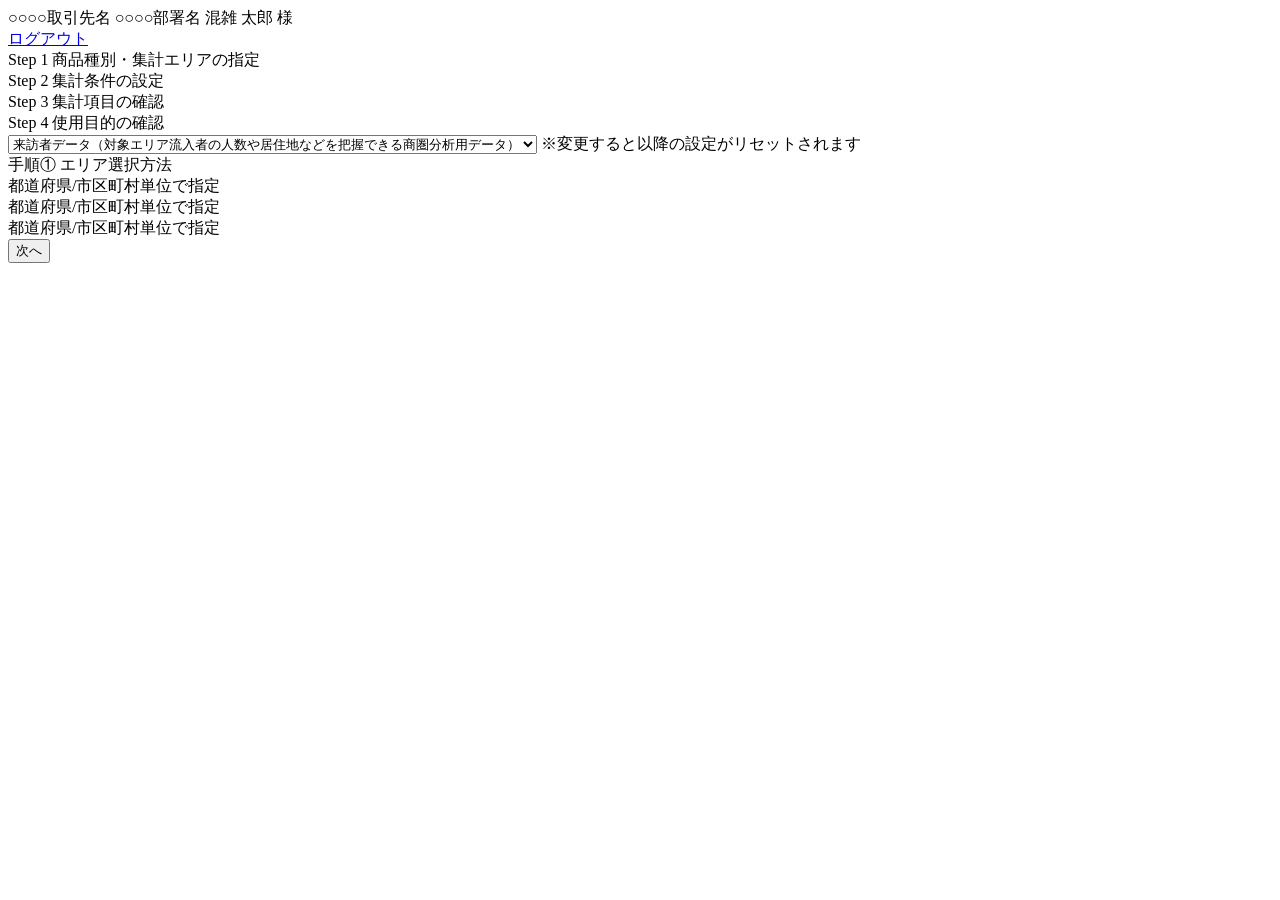
==== app/index.html @ 6d16cb77 "structure" ====
<!DOCTYPE HTML>

<html lang="ja">

<head>
	<meta name="viewport" content="width=device-width, initial-scale=1">
	<meta http-equiv="Content-Type" content="text/html; charset=UTF-8" />
	<title>Trainning</title>
	<link rel="stylesheet" type="text/css" href="../app/styles/main.css">
	<link type="text/css" rel="stylesheet" href="../bower_components/normalize-css/normalize.css"/>
	<link rel="stylesheet" type="text/css" href="../bower_components/bootstrap/dist/css/bootstrap.min.css"/>
</head>

<body>

	<header>
		<div class="header">
			<div class="container">
				<span>○○○○取引先名 </span>
				<span>○○○○部署名 </span>
				<span>混雑 太郎 様 </span>
				<div class="log-out"><a href="#">ログアウト</a></div>
			</div>
		</div>
		<div class="block-step">
			<div class="container">
				<div class="step1">Step 1 商品種別・集計エリアの指定 </div>
				<div class="step2">Step 2 集計条件の設定 </div>
				<div class="step3">Step 3 集計項目の確認 </div>	
				<div class="step4">Step 4 使用目的の確認 </div>
			</div>
		</div>	
	</header>
	<section class="main-contain">
		<div class="title">
			<div class="container">
				<select>
					<option>来訪者データ（対象エリア流入者の人数や居住地などを把握できる商圏分析用データ）</option>
				</select>
				<span>※変更すると以降の設定がリセットされます</span>
			</div>
		
			<div class="title">
				<div class="container">
					<div><span>手順① </span>エリア選択方法 </div>
					<div>都道府県/市区町村単位で指定 </div>
					<div>都道府県/市区町村単位で指定 </div>
					<div>都道府県/市区町村単位で指定 </div>
				</div>
			</div>
		</div>
	</section>
	<footer>
		<button class="btn" >次へ </button>
	</footer>
<script type="text/javascript" src="../bower_components/jquery/dist/jquery.min.js"></script>
</body>

</html>
---- app/styles/main.css ----
/*# sourceMappingURL=main.css.map */
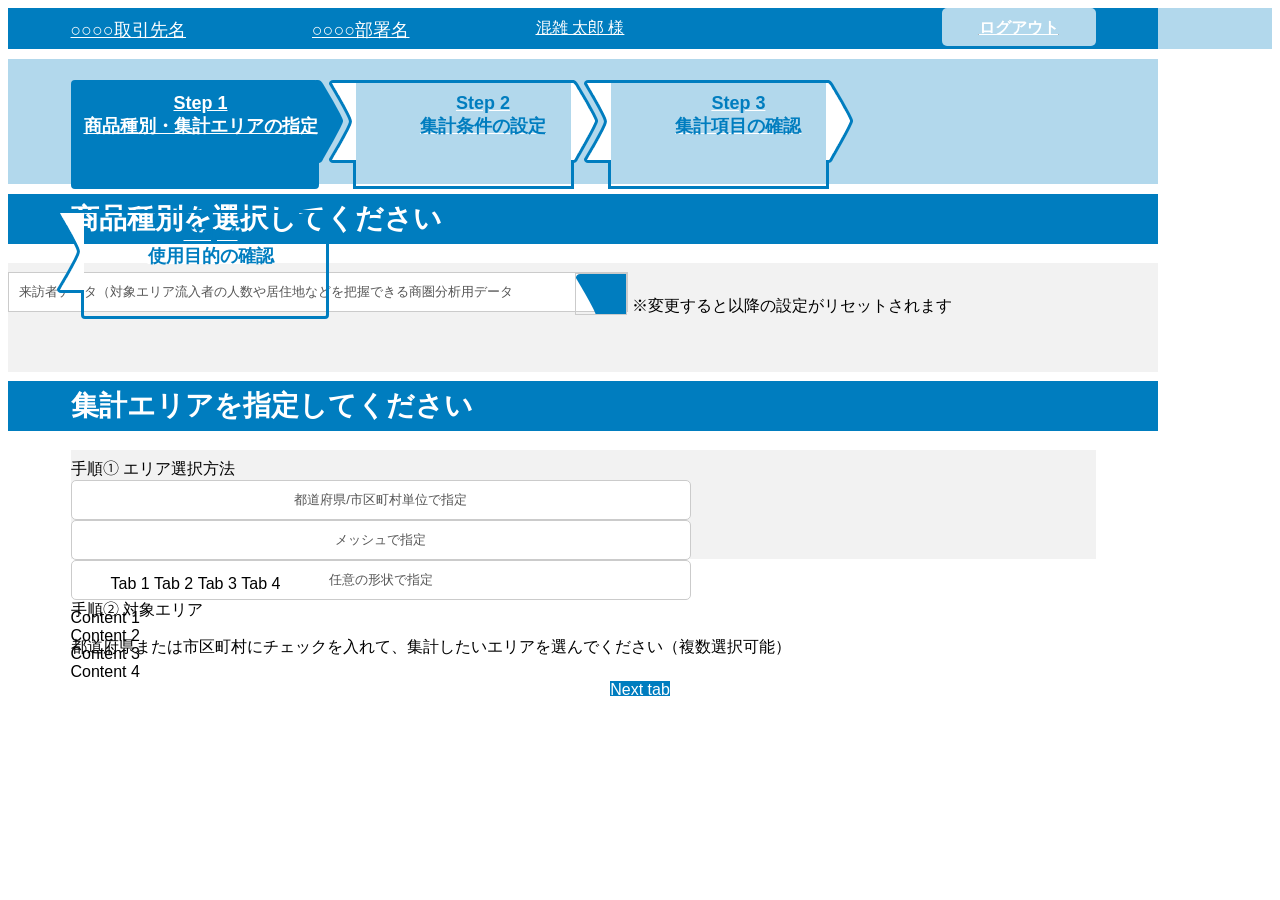
==== commit e46c1ed4: "update" ====
--- a/app/index.html
+++ b/app/index.html
@@ -6,54 +6,91 @@
 	<meta name="viewport" content="width=device-width, initial-scale=1">
 	<meta http-equiv="Content-Type" content="text/html; charset=UTF-8" />
 	<title>Trainning</title>
-	<link rel="stylesheet" type="text/css" href="../app/styles/main.css">
 	<link type="text/css" rel="stylesheet" href="../bower_components/normalize-css/normalize.css"/>
 	<link rel="stylesheet" type="text/css" href="../bower_components/bootstrap/dist/css/bootstrap.min.css"/>
+    <link rel="stylesheet" type="text/css" href="../app/styles/main.css">
+	
 </head>
 
 <body>
 
-	<header>
-		<div class="header">
-			<div class="container">
-				<span>○○○○取引先名 </span>
-				<span>○○○○部署名 </span>
-				<span>混雑 太郎 様 </span>
-				<div class="log-out"><a href="#">ログアウト</a></div>
-			</div>
-		</div>
-		<div class="block-step">
-			<div class="container">
-				<div class="step1">Step 1 商品種別・集計エリアの指定 </div>
-				<div class="step2">Step 2 集計条件の設定 </div>
-				<div class="step3">Step 3 集計項目の確認 </div>	
-				<div class="step4">Step 4 使用目的の確認 </div>
-			</div>
-		</div>	
-	</header>
-	<section class="main-contain">
-		<div class="title">
-			<div class="container">
-				<select>
-					<option>来訪者データ（対象エリア流入者の人数や居住地などを把握できる商圏分析用データ）</option>
-				</select>
-				<span>※変更すると以降の設定がリセットされます</span>
-			</div>
-		
-			<div class="title">
-				<div class="container">
-					<div><span>手順① </span>エリア選択方法 </div>
-					<div>都道府県/市区町村単位で指定 </div>
-					<div>都道府県/市区町村単位で指定 </div>
-					<div>都道府県/市区町村単位で指定 </div>
-				</div>
-			</div>
-		</div>
-	</section>
-	<footer>
-		<button class="btn" >次へ </button>
-	</footer>
-<script type="text/javascript" src="../bower_components/jquery/dist/jquery.min.js"></script>
+<header>
+    <div class="container">
+    	<div class="inner">
+	        <nav class="top-nav">
+	            <ul>
+	                <li><a href="#">○○○○取引先名 </a></li>
+	                <li><a href="#">○○○○部署名 </a></li>
+	                <li class="congestion"><a href="#">混雑 太郎 様 </a></li>
+	            </ul>
+	            <span class="log-out"><a href="#">ログアウト</a></span>
+            </nav>
+        </div>
+    </div>
+</header>
+
+<div class="top-wrap">
+    <section class="block-step container">
+        <div class="list-group inner">
+            <a href="#" class="list-group-item active "><span>Step 1</span><span>商品種別・集計エリアの指定 </span></a>
+            <a href="#" class="list-group-item "><span>Step 2</span><span>集計条件の設定 </span></a>
+            <a href="#" class="list-group-item"><span>Step 3</span><span>集計項目の確認  </span></a>
+             <a href="#" class="list-group-item"><span>Step 4</span><span>使用目的の確認 </span></a>
+        </div>
+    </section>
+    <div class="page-content">
+            <div class="title container"><p class="inner">商品種別を選択してください</p></div>
+            <div class="content container">
+            <button class="inner"><p>来訪者データ（対象エリア流入者の人数や居住地などを把握できる商圏分析用データ</p><span class="narrow"></span></button>
+            
+            <span >※変更すると以降の設定がリセットされます</span>
+             </div>
+        
+        <section class="wrap container">
+            <div class="title"><p class="inner"> 集計エリアを指定してください</p></div>
+            <div class="content inner">
+                <div class="">
+                    <span >手順①</span>
+                    エリア選択方法
+                </div>
+                <div>
+                <button type="button" class="btn btn-1 active">都道府県/市区町村単位で指定 </button>
+                <button type="button" class="btn btn-2">メッシュで指定 </button>
+                <button type="button" class="btn btn-3">任意の形状で指定 </button>
+                </div>
+                <div class="">
+                    <span >手順②</span>
+                    対象エリア 
+                </div>
+                <p>都道府県または市区町村にチェックを入れて、集計したいエリアを選んでください（複数選択可能）</p>
+            </div>
+        </section>
+        <section class="wrap container">
+            <div class="tabview inner">
+                <div class="tab-header">
+                    <ul>
+                        <li class="active" data-tab="1">Tab 1</li>
+                        <li data-tab="2">Tab 2</li>
+                        <li data-tab="3">Tab 3</li>
+                        <li data-tab="4">Tab 4</li>
+                    </ul>
+                </div>
+                <div class="tab-content">
+                    <div class="inner-content active" data-tab="1">Content 1</div>
+                    <div class="inner-content" data-tab="2">Content 2</div>
+                    <div class="inner-content" data-tab="3">Content 3</div>
+                    <div class="inner-content" data-tab="4">Content 4</div>
+                </div>
+
+            </div>
+        </section>
+    </div>
+
+
+    <section class="button">
+        <a class="btn btn-normal">Next tab</a>
+    </section>
+</div>
+
 </body>
-
 </html>
--- a/app/styles/main.css
+++ b/app/styles/main.css
@@ -1,3 +1,179 @@
+@font-face {
+  font-family: 'KozGoPro';
+  src: url("../fonts/KozGoPro-Bold-AlphaNum.eot");
+  src: url("../fonts/KozGoPro-Bold-AlphaNum.eot?#iefix") format("embedded-opentype"), url("../fonts/KozGoPro-Bold-AlphaNum.woff") format("woff"), url("../fonts/KozGoPro-Bold-AlphaNum.ttf") format("truetype"), url("../fonts/KozGoPro-Bold-AlphaNum.svg#KozGoPro") format("svg");
+  font-weight: bold; }
+@font-face {
+  font-family: 'KozGoPro';
+  src: url("../fonts/KozGoPro-Medium-AlphaNum.eot");
+  src: url("../fonts/KozGoPro-Medium-AlphaNum.eot?#iefix") format("embedded-opentype"), url("../fonts/KozGoPro-Medium-AlphaNum.woff") format("woff"), url("../fonts/KozGoPro-Medium-AlphaNum.ttf") format("truetype"), url("../fonts/KozGoPro-Medium-AlphaNum.svg#KozGoPro") format("svg");
+  font-weight: 500; }
+@font-face {
+  font-family: 'KozGoPro';
+  src: url("../fonts/KozGoPro-Regular-AlphaNum.eot");
+  src: url("../fonts/KozGoPro-Regular-AlphaNum.eot?#iefix") format("embedded-opentype"), url("../fonts/KozGoPro-Regular-AlphaNum.woff") format("woff"), url("../fonts/KozGoPro-Regular-AlphaNum.ttf") format("truetype"), url("../fonts/KozGoPro-Regular-AlphaNum.svg#KozGoPro") format("svg");
+  font-weight: normal; }
+body {
+  font-family: 'KozGoPro', sans-serif;
+  font-weight: normal; }
 
+.container, header .container {
+  width: 1150px;
+  padding: 0; }
+
+.inner {
+  width: 1025px;
+  margin: 0 auto;
+  padding: 0; }
+
+a {
+  color: #fff; }
+
+ul li {
+  display: inline-block; }
+
+a:active {
+  color: #007dbf; }
+
+header {
+  background-color: #b2d8ec;
+  height: 41px;
+  margin-bottom: 10px; }
+  header .container {
+    background-color: #007dbf;
+    height: inherit;
+    text-align: center; }
+    header .container .top-nav ul {
+      padding-left: 0;
+      font-weight: 500;
+      font-size: 18px;
+      margin: 0; }
+      header .container .top-nav ul li {
+        font-style: normal;
+        float: left;
+        text-decoration: none;
+        margin: 10px 126px 10px 0; }
+    header .container .congestion {
+      font-weight: normal;
+      font-size: 16px; }
+    header .container .log-out {
+      font-weight: bold;
+      font-size: 16px;
+      float: right;
+      margin-right: 0;
+      padding: 10px 37px 7px 37px;
+      background-color: #b2d8ec;
+      border-radius: 5px;
+      text-decoration: underline; }
+
+.top-wrap .block-step {
+  margin-bottom: 10px;
+  background-color: #b2d8ec; }
+.top-wrap .list-group {
+  height: 125px;
+  font-weight: bold; }
+  .top-wrap .list-group span {
+    display: block;
+    text-align: center;
+    color: #007dbf; }
+  .top-wrap .list-group .list-group-item {
+    display: inline-block;
+    position: relative;
+    width: 215px;
+    height: 83px;
+    border: #007dbf solid 3px;
+    vertical-align: top;
+    margin: 21px 20px 0 10px;
+    padding: 10px 0;
+    font-size: 18px; }
+    .top-wrap .list-group .list-group-item span {
+      width: 254px;
+      position: relative;
+      z-index: 10; }
+    .top-wrap .list-group .list-group-item:hover, .top-wrap .list-group .list-group-item.active {
+      z-index: 2;
+      background-color: #007dbf;
+      border: 3px solid #007dbf; }
+      .top-wrap .list-group .list-group-item:hover span, .top-wrap .list-group .list-group-item.active span {
+        color: #fff; }
+    .top-wrap .list-group .list-group-item:before, .top-wrap .list-group .list-group-item:after {
+      width: 27px;
+      height: 83px;
+      display: block;
+      content: " ";
+      position: absolute;
+      top: -3px;
+      background: url("../images/sprite.png") no-repeat;
+      z-index: 5; }
+    .top-wrap .list-group .list-group-item:before {
+      left: -27px;
+      background-position: 0 -83px; }
+    .top-wrap .list-group .list-group-item:after {
+      right: -27px;
+      background-position: -241px -83px; }
+    .top-wrap .list-group .list-group-item.active:before, .top-wrap .list-group .list-group-item:hover:before {
+      background-position: 0 0; }
+    .top-wrap .list-group .list-group-item.active:after, .top-wrap .list-group .list-group-item:hover:after {
+      background-position: -241px 0; }
+    .top-wrap .list-group .list-group-item:first-child:before, .top-wrap .list-group .list-group-item:last-child:after {
+      display: none; }
+    .top-wrap .list-group .list-group-item:first-child {
+      width: 242px;
+      margin-left: 0;
+      border-radius: 4px; }
+    .top-wrap .list-group .list-group-item:last-child {
+      width: 242px;
+      margin-right: 0;
+      border-radius: 4px; }
+
+.page-content .title {
+  background-color: #007dbf;
+  height: 50px;
+  margin-bottom: 19px; }
+  .page-content .title p {
+    font-weight: bold;
+    font-size: 28px;
+    padding-top: 6px;
+    color: #fff; }
+.page-content .content {
+  height: 100px;
+  background-color: #f2f2f2;
+  margin-bottom: 9px;
+  padding-top: 9px; }
+  .page-content .content button {
+    height: 40px;
+    width: 620px;
+    border: 1px #cbcbcb solid;
+    background-color: #fff;
+    color: #555555; }
+    .page-content .content button p {
+      margin: 10px 0 0 10px;
+      float: left; }
+    .page-content .content button .narrow {
+      float: right;
+      display: inline-block;
+      border: 1px #cbcbcb solid;
+      width: 50px;
+      height: 40px;
+      background: url("../images/sprite.png") no-repeat; }
+.page-content .btn {
+  border: 3px solid #bbb;
+  background-color: #fff;
+  color: #007dbf;
+  height: 60px;
+  border-radius: 5px;
+  margin-right: 29px;
+  width: 316px; }
+  .page-content .btn:last-child {
+    margin-right: 0; }
+
+.nav-tabs {
+  border: 1px solid #007dbf; }
+
+.button {
+  text-align: center; }
+  .button .btn-normal {
+    background-color: #007dbf;
+    color: #fff; }
 
 /*# sourceMappingURL=main.css.map */
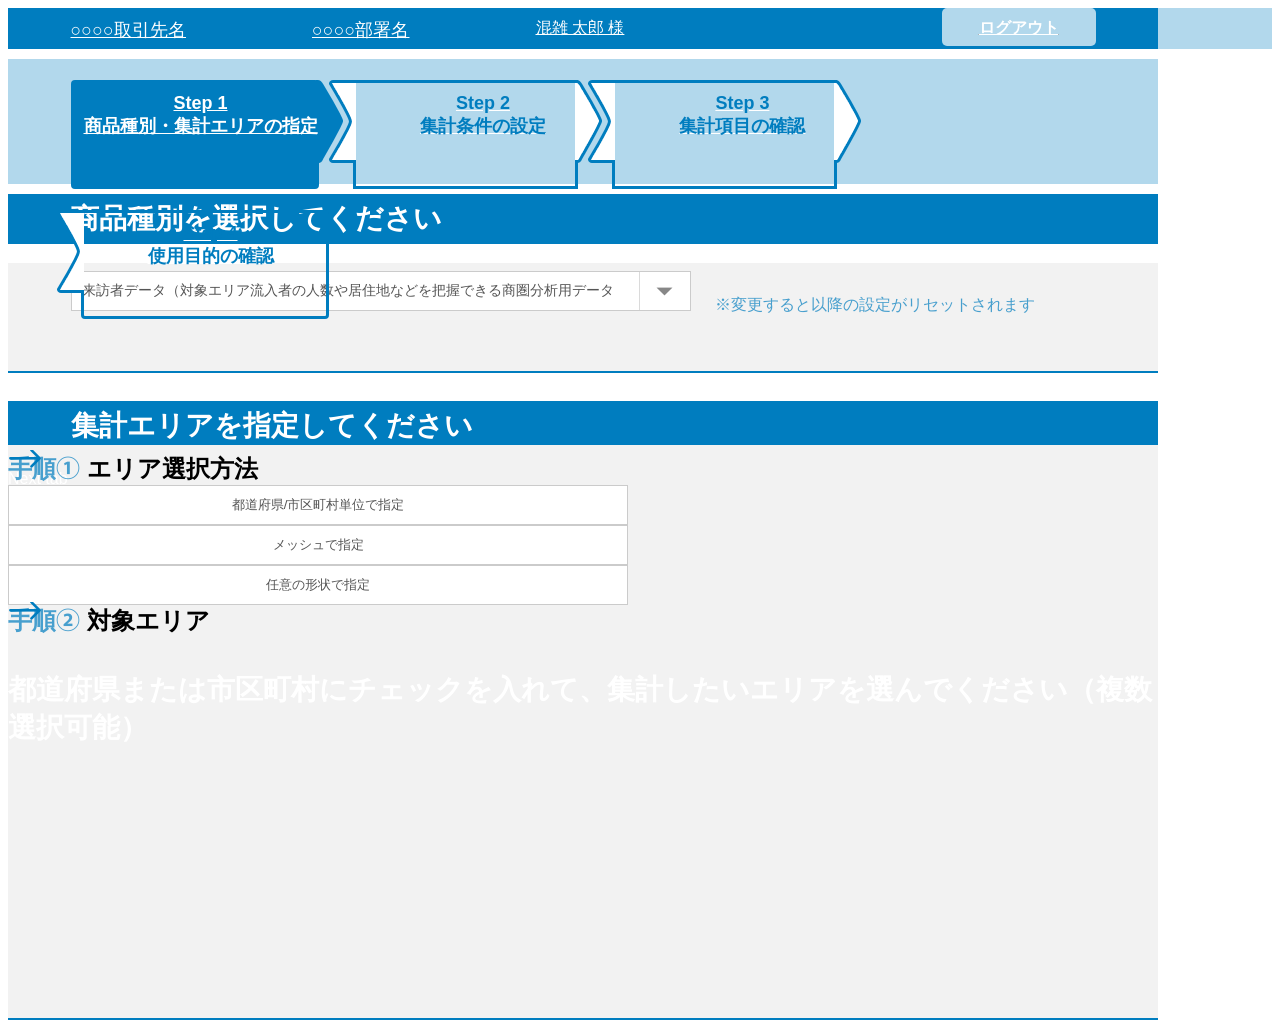
==== commit 01fce199: "update" ====
--- a/app/index.html
+++ b/app/index.html
@@ -35,21 +35,22 @@
             <a href="#" class="list-group-item active "><span>Step 1</span><span>商品種別・集計エリアの指定 </span></a>
             <a href="#" class="list-group-item "><span>Step 2</span><span>集計条件の設定 </span></a>
             <a href="#" class="list-group-item"><span>Step 3</span><span>集計項目の確認  </span></a>
-             <a href="#" class="list-group-item"><span>Step 4</span><span>使用目的の確認 </span></a>
+            <a href="#" class="list-group-item"><span>Step 4</span><span>使用目的の確認 </span></a>
         </div>
     </section>
     <div class="page-content">
             <div class="title container"><p class="inner">商品種別を選択してください</p></div>
             <div class="content container">
-            <button class="inner"><p>来訪者データ（対象エリア流入者の人数や居住地などを把握できる商圏分析用データ</p><span class="narrow"></span></button>
-            
+            <div class="inner">
+            <button><p>来訪者データ（対象エリア流入者の人数や居住地などを把握できる商圏分析用データ</p><span class="narrow"></span></button>
             <span >※変更すると以降の設定がリセットされます</span>
-             </div>
+            </div>
+            </div>
         
         <section class="wrap container">
-            <div class="title"><p class="inner"> 集計エリアを指定してください</p></div>
-            <div class="content inner">
-                <div class="">
+            <div class="title"><p class="inner"> 集計エリアを指定してください</p>
+            <div class="area content container">
+                <div class="method">
                     <span >手順①</span>
                     エリア選択方法
                 </div>
@@ -58,14 +59,15 @@
                 <button type="button" class="btn btn-2">メッシュで指定 </button>
                 <button type="button" class="btn btn-3">任意の形状で指定 </button>
                 </div>
-                <div class="">
+                <div class="method">
                     <span >手順②</span>
                     対象エリア 
                 </div>
                 <p>都道府県または市区町村にチェックを入れて、集計したいエリアを選んでください（複数選択可能）</p>
             </div>
+            </div>
         </section>
-        <section class="wrap container">
+        <!-- <section class="wrap container">
             <div class="tabview inner">
                 <div class="tab-header">
                     <ul>
@@ -81,9 +83,9 @@
                     <div class="inner-content" data-tab="3">Content 3</div>
                     <div class="inner-content" data-tab="4">Content 4</div>
                 </div>
-
+        
             </div>
-        </section>
+        </section> -->
     </div>
 
 
--- a/app/styles/main.css
+++ b/app/styles/main.css
@@ -79,7 +79,7 @@
   .top-wrap .list-group .list-group-item {
     display: inline-block;
     position: relative;
-    width: 215px;
+    width: 219px;
     height: 83px;
     border: #007dbf solid 3px;
     vertical-align: top;
@@ -126,54 +126,84 @@
       margin-right: 0;
       border-radius: 4px; }
 
-.page-content .title {
-  background-color: #007dbf;
-  height: 50px;
-  margin-bottom: 19px; }
-  .page-content .title p {
-    font-weight: bold;
-    font-size: 28px;
-    padding-top: 6px;
-    color: #fff; }
-.page-content .content {
-  height: 100px;
-  background-color: #f2f2f2;
-  margin-bottom: 9px;
-  padding-top: 9px; }
-  .page-content .content button {
-    height: 40px;
-    width: 620px;
-    border: 1px #cbcbcb solid;
-    background-color: #fff;
-    color: #555555; }
-    .page-content .content button p {
-      margin: 10px 0 0 10px;
-      float: left; }
-    .page-content .content button .narrow {
-      float: right;
+.page-content {
+  /* .btn{
+  	border:3px solid #bbb;
+  	background-color:$white;
+  	color: $blue;
+  	height: 60px;
+  	border-radius: 5px;
+  	margin-right: 29px;
+  	width:316px;
+  	&:last-child{
+  		margin-right: 0;
+  	} 
+  } */ }
+  .page-content .title {
+    background-color: #007dbf;
+    height: 50px;
+    margin-bottom: 19px; }
+    .page-content .title p {
+      font-weight: bold;
+      font-size: 28px;
+      padding-top: 6px;
+      color: #fff; }
+  .page-content .content {
+    height: 100px;
+    background-color: #f2f2f2;
+    margin-bottom: 28px;
+    padding-top: 8px;
+    border-bottom: 2px solid #007dbf; }
+    .page-content .content button {
+      height: 40px;
+      width: 620px;
+      border: 1px #cbcbcb solid;
+      background-color: #fff;
+      color: #555555;
+      margin-right: 20px;
+      padding: 0; }
+      .page-content .content button p {
+        margin: 10px 0 0 10px;
+        float: left;
+        font-size: 14px; }
+      .page-content .content button .narrow {
+        float: right;
+        display: inline-block;
+        border-left: 1px #cbcbcb solid;
+        width: 50px;
+        height: 38px;
+        background: url("../images/sprite.png") no-repeat;
+        background-position: 15px -250px; }
+    .page-content .content span {
+      color: #007dbf;
+      opacity: 0.7; }
+  .page-content .area {
+    height: 565px; }
+    .page-content .area .method {
       display: inline-block;
-      border: 1px #cbcbcb solid;
-      width: 50px;
-      height: 40px;
-      background: url("../images/sprite.png") no-repeat; }
-.page-content .btn {
-  border: 3px solid #bbb;
-  background-color: #fff;
-  color: #007dbf;
-  height: 60px;
-  border-radius: 5px;
-  margin-right: 29px;
-  width: 316px; }
-  .page-content .btn:last-child {
-    margin-right: 0; }
-
-.nav-tabs {
-  border: 1px solid #007dbf; }
-
-.button {
-  text-align: center; }
-  .button .btn-normal {
-    background-color: #007dbf;
-    color: #fff; }
+      font-size: 24px;
+      font-weight: bold;
+      position: relative; }
+      .page-content .area .method:before {
+        height: 20px;
+        width: 34px;
+        display: block;
+        content: " ";
+        position: absolute;
+        top: -3px;
+        background: url("../images/sprite.png") no-repeat;
+        background-position: 0 -204px; }
+
+/* .nav-tabs {
+	border:1px solid $blue;
+}
+.button{
+	text-align:center;
+	.btn-normal{
+		background-color:$blue;
+		color:$white;
+		
+	}
+} */
 
 /*# sourceMappingURL=main.css.map */
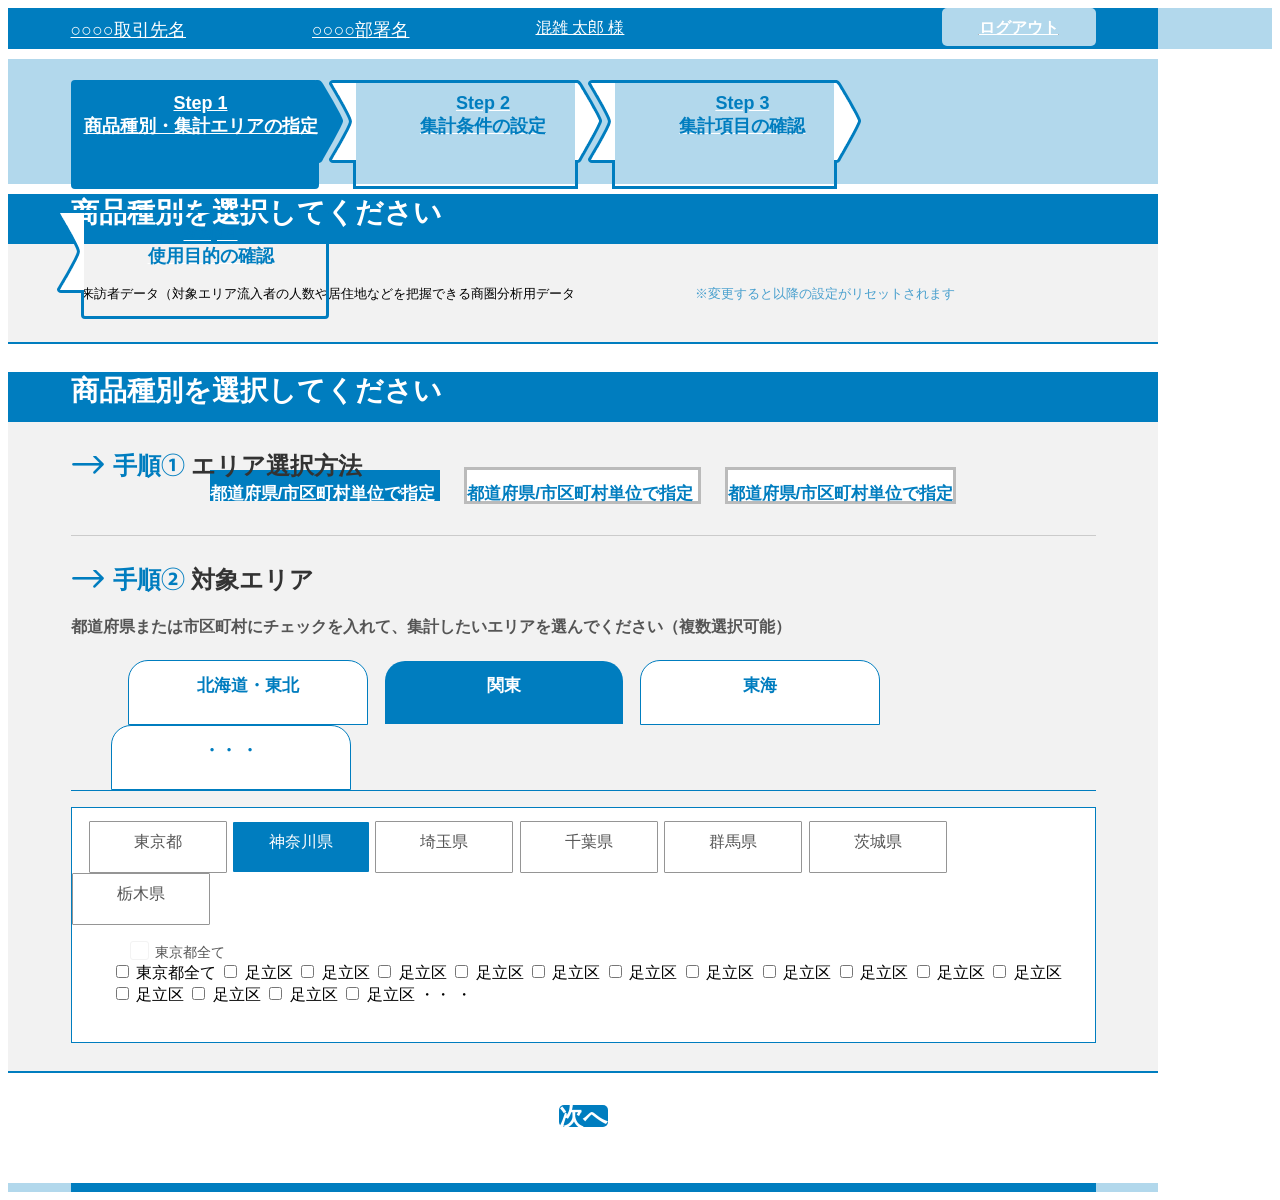
==== commit b71f8d7a: "update" ====
--- a/app/index.html
+++ b/app/index.html
@@ -38,61 +38,99 @@
             <a href="#" class="list-group-item"><span>Step 4</span><span>使用目的の確認 </span></a>
         </div>
     </section>
-    <div class="page-content">
-            <div class="title container"><p class="inner">商品種別を選択してください</p></div>
-            <div class="content container">
-            <div class="inner">
-            <button><p>来訪者データ（対象エリア流入者の人数や居住地などを把握できる商圏分析用データ</p><span class="narrow"></span></button>
-            <span >※変更すると以降の設定がリセットされます</span>
+    <div class="page-content container">
+        <section class="block-wrap block-wrap-select">
+            <div class="block-title">
+                <h3 class="inner">商品種別を選択してください</h3></div>
+            <div class="block-content clearfix">
+                <div class="inner">
+                    <select class="form-control">
+                        <option>来訪者データ（対象エリア流入者の人数や居住地などを把握できる商圏分析用データ</option>
+                        <option>来訪者データ（対象エリア流入者の人数や居住地などを把握できる商圏分析用データ</option>
+                        <option>来訪者データ（対象エリア流入者の人数や居住地などを把握できる商圏分析用データ</option>
+                        <option>来訪者データ（対象エリア流入者の人数や居住地などを把握できる商圏分析用データ</option>
+                    </select>
+                    <span><a href="#">※変更すると以降の設定がリセットされます</a></span>
+                </div>
             </div>
+        </section>
+
+        <section class="block-wrap">
+            <div class="block-title">
+                <h3 class="inner">商品種別を選択してください</h3></div>
+            <div class="block-content">
+                <div class="inner">
+                    <div class="method">
+                        <div class="sub-title">
+                            <span >手順①</span>
+                            エリア選択方法
+                        </div>
+                        <div class="rule">
+                           <a class="btn active">都道府県/市区町村単位で指定 </a>
+                           <a class="btn">都道府県/市区町村単位で指定 </a>
+                           <a class="btn">都道府県/市区町村単位で指定 </a>
+                        </div>
+                    </div>
+               <div class="method area">
+                        <div class="sub-title">
+                            <span >手順②</span>
+                             対象エリア 
+                        </div>
+                        <h4>都道府県または市区町村にチェックを入れて、集計したいエリアを選んでください（複数選択可能） </h4>
+                
+                <div class="tab-view">
+                    <ul class="nav nav-tabs">
+                        <li data-tab="1">北海道・東北 </li>
+                        <li class="active" data-tab="2">関東 </li>
+                        <li data-tab="3">東海 </li>
+                        <li data-tab="4">・・ ・  </li>
+                    </ul>
+                <div class="tab-content">
+                    <ul class="name-area" data-tab="1">
+                        <li>東京都</li>
+                        <li class="active">神奈川県</li>
+                        <li>埼玉県</li>
+                        <li>千葉県</li>
+                        <li>群馬県</li>
+                        <li>茨城県</li>
+                        <li>栃木県</li>
+                    </ul>
+
+                    <ul >
+                        <li class="form-group checkbox check-box">
+                            <input id="styles" name="styles" type="checkbox" class="styled" value="1">
+                            <label for="styles">東京都全て</label>
+                        </li>
+                        <li><label><input type="checkbox" /> 東京都全て</label></li>
+                        <li><label><input type="checkbox" /> 足立区</label></li>
+                        <li><label><input type="checkbox" /> 足立区</label></li>
+                        <li><label><input type="checkbox" /> 足立区</label></li>
+                        <li><label><input type="checkbox" /> 足立区</label></li>
+                        <li><label><input type="checkbox" /> 足立区</label></li>
+                        <li><label><input type="checkbox" /> 足立区</label></li>
+                        <li><label><input type="checkbox" /> 足立区</label></li>
+                        <li><label><input type="checkbox" /> 足立区</label></li>
+                        <li><label><input type="checkbox" /> 足立区</label></li>
+                        <li><label><input type="checkbox" /> 足立区</label></li>
+                        <li><label><input type="checkbox" /> 足立区</label></li>
+                        <li><label><input type="checkbox" /> 足立区</label></li>
+                        <li><label><input type="checkbox" /> 足立区</label></li>
+                        <li><label><input type="checkbox" /> 足立区</label></li>
+                        <li><label><input type="checkbox" /> 足立区</label></li>
+                        <span>・・ ・</span> 
+                    </ul>
+                </div>
             </div>
-        
-        <section class="wrap container">
-            <div class="title"><p class="inner"> 集計エリアを指定してください</p>
-            <div class="area content container">
-                <div class="method">
-                    <span >手順①</span>
-                    エリア選択方法
-                </div>
-                <div>
-                <button type="button" class="btn btn-1 active">都道府県/市区町村単位で指定 </button>
-                <button type="button" class="btn btn-2">メッシュで指定 </button>
-                <button type="button" class="btn btn-3">任意の形状で指定 </button>
-                </div>
-                <div class="method">
-                    <span >手順②</span>
-                    対象エリア 
-                </div>
-                <p>都道府県または市区町村にチェックを入れて、集計したいエリアを選んでください（複数選択可能）</p>
             </div>
             </div>
         </section>
-        <!-- <section class="wrap container">
-            <div class="tabview inner">
-                <div class="tab-header">
-                    <ul>
-                        <li class="active" data-tab="1">Tab 1</li>
-                        <li data-tab="2">Tab 2</li>
-                        <li data-tab="3">Tab 3</li>
-                        <li data-tab="4">Tab 4</li>
-                    </ul>
-                </div>
-                <div class="tab-content">
-                    <div class="inner-content active" data-tab="1">Content 1</div>
-                    <div class="inner-content" data-tab="2">Content 2</div>
-                    <div class="inner-content" data-tab="3">Content 3</div>
-                    <div class="inner-content" data-tab="4">Content 4</div>
-                </div>
-        
-            </div>
-        </section> -->
     </div>
-
-
-    <section class="button">
-        <a class="btn btn-normal">Next tab</a>
+    </div>
+    <section class="next-tab container">
+        <a class="btn btn-normal">次へ </a>
     </section>
-</div>
-
+<footer class="container">
+    <div class="inner"></div>
+</footer>
 </body>
 </html>
--- a/app/styles/main.css
+++ b/app/styles/main.css
@@ -126,84 +126,191 @@
       margin-right: 0;
       border-radius: 4px; }
 
-.page-content {
-  /* .btn{
-  	border:3px solid #bbb;
-  	background-color:$white;
-  	color: $blue;
-  	height: 60px;
-  	border-radius: 5px;
-  	margin-right: 29px;
-  	width:316px;
-  	&:last-child{
-  		margin-right: 0;
-  	} 
-  } */ }
-  .page-content .title {
+.block-wrap {
+  margin-bottom: 28px; }
+  .block-wrap .block-title {
+    height: 50px;
+    background: #007dbf; }
+    .block-wrap .block-title h3 {
+      font-size: 28px;
+      font-weight: bold;
+      color: #FFF;
+      line-height: normal; }
+  .block-wrap .block-content {
+    background: #f2f2f2;
+    border-bottom: 2px solid #007dbf;
+    padding: 28px 0; }
+    .block-wrap .block-content .form-control {
+      padding-left: 10px;
+      width: 620px; }
+    .block-wrap .block-content span a {
+      color: #007dbf;
+      opacity: 0.7;
+      text-decoration: none;
+      font-size: 13px; }
+    .block-wrap .block-content .method {
+      border-bottom: 1px solid #cbcbcb; }
+      .block-wrap .block-content .method.area {
+        border: none;
+        padding-top: 28px; }
+        .block-wrap .block-content .method.area h4 {
+          font-size: 16px;
+          color: #555; }
+      .block-wrap .block-content .method .sub-title {
+        font-size: 24px;
+        font-weight: bold;
+        position: relative;
+        color: #333; }
+        .block-wrap .block-content .method .sub-title:before {
+          height: 20px;
+          width: 34px;
+          display: block;
+          content: " ";
+          position: absolute;
+          top: 50%;
+          margin-top: -10px;
+          background: url("../images/sprite.png") no-repeat;
+          background-position: 0 -204px; }
+        .block-wrap .block-content .method .sub-title span {
+          padding-left: 42px;
+          color: #007dbf; }
+      .block-wrap .block-content .method .rule {
+        text-align: center;
+        padding-bottom: 30px; }
+        .block-wrap .block-content .method .rule .btn {
+          font-size: 17px;
+          font-weight: bold;
+          color: #007dbf;
+          width: 323px;
+          height: 60px;
+          background: #fff;
+          border: 3px solid #bbb;
+          margin-right: 24px;
+          padding-top: 14px; }
+          .block-wrap .block-content .method .rule .btn:last-child {
+            margin-right: 0; }
+          .block-wrap .block-content .method .rule .btn.active, .block-wrap .block-content .method .rule .btn:active {
+            background-color: #007dbf;
+            color: #fff;
+            border: #007dbf;
+            box-shadow: none; }
+          .block-wrap .block-content .method .rule .btn:hover {
+            background: #e1e1e1;
+            border: 3px solid #bbb;
+            color: #007dbf; }
+  .block-wrap .nav-tabs {
+    border-bottom: 1px solid #007dbf; }
+    .block-wrap .nav-tabs li {
+      text-align: center;
+      color: #007dbf;
+      font-size: 17px;
+      font-weight: bold;
+      height: 50px;
+      width: 238px;
+      background: #fff;
+      border: 1px solid #007dbf;
+      border-top-left-radius: 20px;
+      border-top-right-radius: 20px;
+      margin-right: 13px;
+      padding-top: 13px; }
+      .block-wrap .nav-tabs li:first-child {
+        margin-left: 17px; }
+      .block-wrap .nav-tabs li:last-child {
+        margin-right: 17px; }
+      .block-wrap .nav-tabs li.active, .block-wrap .nav-tabs li:active {
+        background-color: #007dbf;
+        color: #fff;
+        border: #007dbf; }
+      .block-wrap .nav-tabs li:hover {
+        background: #e1e1e1;
+        border: 1px solid #007dbf;
+        color: #007dbf; }
+  .block-wrap .tab-content {
+    border: 1px solid #007dbf;
+    padding: 13px 0 20px 0;
+    background-color: #fff; }
+    .block-wrap .tab-content .name-area {
+      padding: 0;
+      margin: 0; }
+      .block-wrap .tab-content .name-area li {
+        height: 40px;
+        width: 136px;
+        margin-right: 2px;
+        font-size: 16px;
+        color: #555;
+        border: 1px solid #959595;
+        background-color: #fff;
+        border-radius: 1px;
+        text-align: center;
+        padding-top: 10px; }
+        .block-wrap .tab-content .name-area li.active, .block-wrap .tab-content .name-area li:active {
+          background-color: #007dbf;
+          color: #fff;
+          border: #007dbf; }
+        .block-wrap .tab-content .name-area li:hover {
+          background: #bbb;
+          border: 1px solid #959595;
+          color: #555; }
+        .block-wrap .tab-content .name-area li:first-child {
+          margin-left: 17px; }
+        .block-wrap .tab-content .name-area li:last-child {
+          margin-right: 17px; }
+    .block-wrap .tab-content .check-box {
+      width: calc(100%/8);
+      margin-left: 14px; }
+      .block-wrap .tab-content .check-box:first-child {
+        display: block; }
+      .block-wrap .tab-content .check-box input {
+        opacity: 0;
+        z-index: 1; }
+      .block-wrap .tab-content .check-box label {
+        color: #555;
+        font-size: 14px;
+        font-weight: normal;
+        margin-top: 15px;
+        margin-bottom: 0;
+        position: relative;
+        padding-left: 5px; }
+        .block-wrap .tab-content .check-box label:before {
+          content: "";
+          width: 17px;
+          height: 17px;
+          border: 1px solid #f3f3f3;
+          -webkit-border-radius: 3px;
+          border-radius: 3px;
+          background-color: #fff;
+          position: absolute;
+          margin-left: -20px;
+          display: inline-block;
+          left: 0; }
+
+.block-wrap-select select {
+  height: 42px;
+  border: none;
+  display: inline-block;
+  background: url("../images/select-bg.png") no-repeat top right;
+  -webkit-appearance: none;
+  -moz-appearance: none; }
+
+.next-tab {
+  height: 82px;
+  background-color: #fff;
+  vertical-align: middle;
+  text-align: center; }
+  .next-tab .btn-normal {
+    height: 54px;
+    width: 272px;
+    border-radius: 5px;
     background-color: #007dbf;
-    height: 50px;
-    margin-bottom: 19px; }
-    .page-content .title p {
-      font-weight: bold;
-      font-size: 28px;
-      padding-top: 6px;
-      color: #fff; }
-  .page-content .content {
-    height: 100px;
-    background-color: #f2f2f2;
-    margin-bottom: 28px;
-    padding-top: 8px;
-    border-bottom: 2px solid #007dbf; }
-    .page-content .content button {
-      height: 40px;
-      width: 620px;
-      border: 1px #cbcbcb solid;
-      background-color: #fff;
-      color: #555555;
-      margin-right: 20px;
-      padding: 0; }
-      .page-content .content button p {
-        margin: 10px 0 0 10px;
-        float: left;
-        font-size: 14px; }
-      .page-content .content button .narrow {
-        float: right;
-        display: inline-block;
-        border-left: 1px #cbcbcb solid;
-        width: 50px;
-        height: 38px;
-        background: url("../images/sprite.png") no-repeat;
-        background-position: 15px -250px; }
-    .page-content .content span {
-      color: #007dbf;
-      opacity: 0.7; }
-  .page-content .area {
-    height: 565px; }
-    .page-content .area .method {
-      display: inline-block;
-      font-size: 24px;
-      font-weight: bold;
-      position: relative; }
-      .page-content .area .method:before {
-        height: 20px;
-        width: 34px;
-        display: block;
-        content: " ";
-        position: absolute;
-        top: -3px;
-        background: url("../images/sprite.png") no-repeat;
-        background-position: 0 -204px; }
-
-/* .nav-tabs {
-	border:1px solid $blue;
-}
-.button{
-	text-align:center;
-	.btn-normal{
-		background-color:$blue;
-		color:$white;
-		
-	}
-} */
+    color: #fff;
+    font-size: 24px;
+    font-weight: bold; }
+
+footer {
+  height: 9px;
+  background-color: #b2d8ec; }
+  footer .inner {
+    background-color: #007dbf;
+    height: 9px; }
 
 /*# sourceMappingURL=main.css.map */
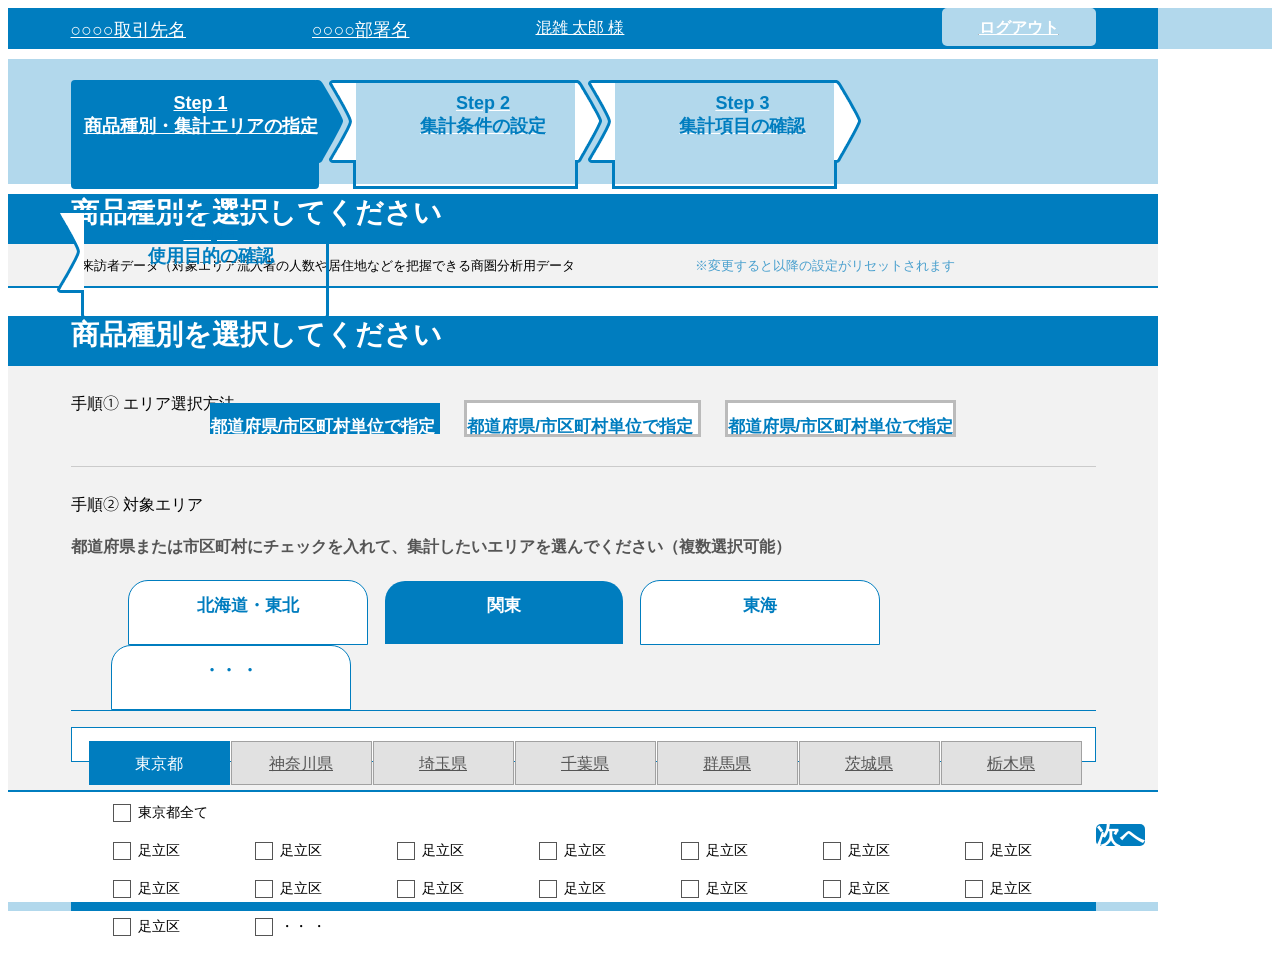
==== commit 4d0965ec: "update" ====
--- a/app/index.html
+++ b/app/index.html
@@ -85,40 +85,119 @@
                         <li data-tab="3">東海 </li>
                         <li data-tab="4">・・ ・  </li>
                     </ul>
-                <div class="tab-content">
-                    <ul class="name-area" data-tab="1">
-                        <li>東京都</li>
-                        <li class="active">神奈川県</li>
-                        <li>埼玉県</li>
-                        <li>千葉県</li>
-                        <li>群馬県</li>
-                        <li>茨城県</li>
-                        <li>栃木県</li>
-                    </ul>
-
-                    <ul >
-                        <li class="form-group checkbox check-box">
-                            <input id="styles" name="styles" type="checkbox" class="styled" value="1">
-                            <label for="styles">東京都全て</label>
-                        </li>
-                        <li><label><input type="checkbox" /> 東京都全て</label></li>
-                        <li><label><input type="checkbox" /> 足立区</label></li>
-                        <li><label><input type="checkbox" /> 足立区</label></li>
-                        <li><label><input type="checkbox" /> 足立区</label></li>
-                        <li><label><input type="checkbox" /> 足立区</label></li>
-                        <li><label><input type="checkbox" /> 足立区</label></li>
-                        <li><label><input type="checkbox" /> 足立区</label></li>
-                        <li><label><input type="checkbox" /> 足立区</label></li>
-                        <li><label><input type="checkbox" /> 足立区</label></li>
-                        <li><label><input type="checkbox" /> 足立区</label></li>
-                        <li><label><input type="checkbox" /> 足立区</label></li>
-                        <li><label><input type="checkbox" /> 足立区</label></li>
-                        <li><label><input type="checkbox" /> 足立区</label></li>
-                        <li><label><input type="checkbox" /> 足立区</label></li>
-                        <li><label><input type="checkbox" /> 足立区</label></li>
-                        <li><label><input type="checkbox" /> 足立区</label></li>
-                        <span>・・ ・</span> 
-                    </ul>
+                <div class="tab-content clearfix">
+                    <div class="inner">
+                    <div class="area-col">
+                        <a href="#" class="btn-a active">東京都 </a>
+                        <ul>
+                            <li class="checkbox-wrap">
+                                <input type="checkbox" id="check-11"/>
+                                <label for="check-11">東京都全て </label>
+                            </li>
+                            <li class="checkbox-wrap">
+                                <input type="checkbox" id="check-12"/>
+                                <label for="check-12">足立区</label>
+                            </li>
+                            <li class="checkbox-wrap">
+                                <input type="checkbox" id="check-13"/>
+                                <label for="check-13">足立区</label>
+                            </li>
+                            <li class="checkbox-wrap">
+                                <input type="checkbox" id="check-14"/>
+                                <label for="check-14">足立区</label>
+                            </li>
+
+                        </ul>
+                    </div>
+                    <div class="area-col">
+                        <a href="#" class="btn-a">神奈川県 </a>
+                        <ul>
+                            <li class="checkbox-wrap">&nbsp;</li>
+                            <li class="checkbox-wrap">
+                                <input type="checkbox" id="check-21"/>
+                                <label for="check-21">足立区</label>
+                            </li>
+                            <li class="checkbox-wrap">
+                                <input type="checkbox" id="check-22"/>
+                                <label for="check-22">足立区</label>
+                            </li>
+                            <li class="checkbox-wrap">
+                                <input type="checkbox" id="check-23"/>
+                                <label for="check-23">・・ ・</label>
+                            </li>
+                        </ul>
+                    </div>
+                    <div class="area-col">
+                        <a href="#" class="btn-a">埼玉県</a>
+                        <ul>
+                            <li class="checkbox-wrap">&nbsp;</li>
+                            <li class="checkbox-wrap">
+                                <input type="checkbox" id="check-31"/>
+                                <label for="check-31">足立区</label>
+                            </li>
+                            <li class="checkbox-wrap">
+                                <input type="checkbox" id="check-32"/>
+                                <label for="check-32">足立区</label>
+                            </li>
+                        </ul>
+                    </div>
+                    <div class="area-col">
+                        <a href="#" class="btn-a">千葉県 </a>
+                        <ul>
+                            <li class="checkbox-wrap">&nbsp;</li>
+                            <li class="checkbox-wrap">
+                                <input type="checkbox" id="check-41"/>
+                                <label for="check-41">足立区</label>
+                            </li>
+                            <li class="checkbox-wrap">
+                                <input type="checkbox" id="check-42"/>
+                                <label for="check-42">足立区</label>
+                            </li>
+                        </ul>
+                    </div>
+                    <div class="area-col">
+                        <a href="#" class="btn-a">群馬県 </a>
+                        <ul>
+                            <li class="checkbox-wrap">&nbsp;</li>
+                            <li class="checkbox-wrap">
+                                <input type="checkbox" id="check-51"/>
+                                <label for="check-51">足立区</label>
+                            </li>
+                            <li class="checkbox-wrap">
+                                <input type="checkbox" id="check-52"/>
+                                <label for="check-52">足立区</label>
+                            </li>
+                        </ul>
+                    </div>
+                    <div class="area-col">
+                        <a href="#" class="btn-a">茨城県 </a>
+                        <ul>
+                            <li class="checkbox-wrap">&nbsp;</li>
+                            <li class="checkbox-wrap">
+                                <input type="checkbox" id="check-61"/>
+                                <label for="check-61">足立区</label>
+                            </li>
+                            <li class="checkbox-wrap">
+                                <input type="checkbox" id="check-62"/>
+                                <label for="check-62">足立区</label>
+                            </li>
+                        </ul>
+                    </div>
+                    <div class="area-col">
+                        <a href="#" class="btn-a">栃木県 </a>
+                        <ul>
+                            <li class="checkbox-wrap">&nbsp;</li>
+                            <li class="checkbox-wrap">
+                                <input type="checkbox" id="check-71"/>
+                                <label for="check-71">足立区</label>
+                            </li>
+                            <li class="checkbox-wrap">
+                                <input type="checkbox" id="check-72"/>
+                                <label for="check-72">足立区</label>
+                            </li>
+                        </ul>
+                    </div>
+                </div>
                 </div>
             </div>
             </div>
--- a/app/styles/main.css
+++ b/app/styles/main.css
@@ -139,7 +139,7 @@
   .block-wrap .block-content {
     background: #f2f2f2;
     border-bottom: 2px solid #007dbf;
-    padding: 28px 0; }
+    /* padding: 28px 0; */ }
     .block-wrap .block-content .form-control {
       padding-left: 10px;
       width: 620px; }
@@ -149,19 +149,21 @@
       text-decoration: none;
       font-size: 13px; }
     .block-wrap .block-content .method {
-      border-bottom: 1px solid #cbcbcb; }
+      border-bottom: 1px solid #cbcbcb;
+      padding: 28px 0 28px 0; }
+      .block-wrap .block-content .method.last {
+        border-bottom: 0; }
       .block-wrap .block-content .method.area {
-        border: none;
-        padding-top: 28px; }
+        border: none; }
         .block-wrap .block-content .method.area h4 {
           font-size: 16px;
           color: #555; }
-      .block-wrap .block-content .method .sub-title {
+      .block-wrap .block-content .method .method-title {
         font-size: 24px;
         font-weight: bold;
         position: relative;
         color: #333; }
-        .block-wrap .block-content .method .sub-title:before {
+        .block-wrap .block-content .method .method-title:before {
           height: 20px;
           width: 34px;
           display: block;
@@ -171,12 +173,74 @@
           margin-top: -10px;
           background: url("../images/sprite.png") no-repeat;
           background-position: 0 -204px; }
-        .block-wrap .block-content .method .sub-title span {
-          padding-left: 42px;
+        .block-wrap .block-content .method .method-title span {
+          padding-left: 41px;
           color: #007dbf; }
+      .block-wrap .block-content .method .method-content .btn {
+        font-size: 14px;
+        font-weight: normal;
+        color: #555;
+        width: 165px;
+        height: 42px;
+        background: #fff;
+        border: 1px solid #cbcbcb;
+        margin-right: 21px;
+        border-radius: 1px;
+        line-height: 30px; }
+      .block-wrap .block-content .method .method-content .btn-2 {
+        width: 90px;
+        color: #aaa; }
+      .block-wrap .block-content .method .method-content span {
+        margin-right: 21px; }
+      .block-wrap .block-content .method .method-content .add-time {
+        width: 188px;
+        height: 42px;
+        color: #fff;
+        background-color: #007dbf;
+        font-size: 17px;
+        font-weight: bold;
+        line-height: 30px; }
+      .block-wrap .block-content .method .method-content .table-responsive .table-bordered > tbody > tr > td {
+        border: 0;
+        padding: 0 0 0 41px;
+        color: #555;
+        vertical-align: middle; }
+        .block-wrap .block-content .method .method-content .table-responsive .table-bordered > tbody > tr > td label {
+          vertical-align: top;
+          font-size: 16px;
+          font-weight: 500;
+          color: #007dbf;
+          margin-bottom: 0; }
+        .block-wrap .block-content .method .method-content .table-responsive .table-bordered > tbody > tr > td input {
+          vertical-align: top;
+          height: 16px;
+          width: 16px;
+          margin-top: 2px; }
+        .block-wrap .block-content .method .method-content .table-responsive .table-bordered > tbody > tr > td div {
+          display: inline-block;
+          margin-right: 85px; }
+          .block-wrap .block-content .method .method-content .table-responsive .table-bordered > tbody > tr > td div label {
+            font-size: 16px;
+            color: #555; }
+        .block-wrap .block-content .method .method-content .table-responsive .table-bordered > tbody > tr > td a {
+          color: #007dbf;
+          opacity: 0.7;
+          text-decoration: none;
+          font-size: 13px; }
+      .block-wrap .block-content .method .method-content .table-responsive .table-custom {
+        border: #b2d8ec solid 1px;
+        margin: 0; }
+        .block-wrap .block-content .method .method-content .table-responsive .table-custom tr {
+          border: #b2d8ec solid 1px;
+          height: 48px; }
+          .block-wrap .block-content .method .method-content .table-responsive .table-custom tr.alt {
+            background: #e1e1e1; }
+            .block-wrap .block-content .method .method-content .table-responsive .table-custom tr.alt span {
+              font-size: 16px;
+              font-weight: 500;
+              color: #007dbf; }
       .block-wrap .block-content .method .rule {
-        text-align: center;
-        padding-bottom: 30px; }
+        text-align: center; }
         .block-wrap .block-content .method .rule .btn {
           font-size: 17px;
           font-weight: bold;
@@ -229,60 +293,83 @@
     border: 1px solid #007dbf;
     padding: 13px 0 20px 0;
     background-color: #fff; }
-    .block-wrap .tab-content .name-area {
-      padding: 0;
-      margin: 0; }
-      .block-wrap .tab-content .name-area li {
-        height: 40px;
-        width: 136px;
-        margin-right: 2px;
-        font-size: 16px;
+    .block-wrap .tab-content .area-col {
+      width: 138px;
+      float: left;
+      margin-right: 4px; }
+      .block-wrap .tab-content .area-col:first-child {
+        margin-left: 17px; }
+      .block-wrap .tab-content .area-col ul {
+        padding-left: 0; }
+        .block-wrap .tab-content .area-col ul li {
+          margin-top: 10px;
+          height: 28px; }
+      .block-wrap .tab-content .area-col .btn-a {
+        display: block;
+        width: 139px;
+        height: 42px;
+        text-align: center;
+        background: #e1e1e1;
         color: #555;
-        border: 1px solid #959595;
-        background-color: #fff;
-        border-radius: 1px;
-        text-align: center;
-        padding-top: 10px; }
-        .block-wrap .tab-content .name-area li.active, .block-wrap .tab-content .name-area li:active {
+        border: 1px solid #a1a1a1;
+        line-height: 42px;
+        overflow: hidden;
+        font-size: 16px; }
+        .block-wrap .tab-content .area-col .btn-a.active, .block-wrap .tab-content .area-col .btn-a:active {
+          color: #fff;
           background-color: #007dbf;
-          color: #fff;
-          border: #007dbf; }
-        .block-wrap .tab-content .name-area li:hover {
-          background: #bbb;
-          border: 1px solid #959595;
-          color: #555; }
-        .block-wrap .tab-content .name-area li:first-child {
-          margin-left: 17px; }
-        .block-wrap .tab-content .name-area li:last-child {
-          margin-right: 17px; }
-    .block-wrap .tab-content .check-box {
-      width: calc(100%/8);
-      margin-left: 14px; }
-      .block-wrap .tab-content .check-box:first-child {
+          border-color: #007dbf;
+          text-decoration: none; }
+        .block-wrap .tab-content .area-col .btn-a:hover {
+          background-color: #bbb;
+          border-color: #959595;
+          text-decoration: none; }
+      .block-wrap .tab-content .area-col .checkbox-wrap {
+        padding-left: 20px;
         display: block; }
-      .block-wrap .tab-content .check-box input {
-        opacity: 0;
-        z-index: 1; }
-      .block-wrap .tab-content .check-box label {
-        color: #555;
-        font-size: 14px;
-        font-weight: normal;
-        margin-top: 15px;
-        margin-bottom: 0;
-        position: relative;
-        padding-left: 5px; }
-        .block-wrap .tab-content .check-box label:before {
-          content: "";
-          width: 17px;
-          height: 17px;
-          border: 1px solid #f3f3f3;
-          -webkit-border-radius: 3px;
-          border-radius: 3px;
-          background-color: #fff;
-          position: absolute;
-          margin-left: -20px;
+        .block-wrap .tab-content .area-col .checkbox-wrap label {
           display: inline-block;
-          left: 0; }
+          position: relative;
+          padding-left: 5px;
+          font-size: 14px;
+          font-weight: normal; }
+          .block-wrap .tab-content .area-col .checkbox-wrap label:before {
+            content: "";
+            display: inline-block;
+            position: absolute;
+            width: 16px;
+            height: 16px;
+            left: 0;
+            margin-left: -20px;
+            border: 1px solid #555555;
+            background-color: #fff;
+            -webkit-transition: border 0.15s ease-in-out, color 0.15s ease-in-out;
+            -o-transition: border 0.15s ease-in-out, color 0.15s ease-in-out;
+            transition: border 0.15s ease-in-out, color 0.15s ease-in-out; }
+          .block-wrap .tab-content .area-col .checkbox-wrap label:after {
+            display: inline-block;
+            position: absolute;
+            width: 16px;
+            height: 16px;
+            left: 0;
+            top: 0;
+            margin-left: -20px;
+            padding-left: 3px;
+            padding-top: 1px;
+            font-size: 11px;
+            color: #555555; }
+        .block-wrap .tab-content .area-col .checkbox-wrap input[type="checkbox"]:focus + label:before {
+          outline: thin dotted;
+          outline: 5px auto -webkit-focus-ring-color;
+          outline-offset: -2px; }
+        .block-wrap .tab-content .area-col .checkbox-wrap input[type="checkbox"]:checked + label::after {
+          background: url("../images/sprite.png") no-repeat 2px -288px;
+          content: " "; }
+        .block-wrap .tab-content .area-col .checkbox-wrap input[type="checkbox"]:disabled + label {
+          opacity: 0.65; }
+        .block-wrap .tab-content .area-col .checkbox-wrap input[type="checkbox"]:disabled + label::before {
+          background-color: #eeeeee;
+          cursor: not-allowed; }
 
 .block-wrap-select select {
   height: 42px;
@@ -291,6 +378,16 @@
   background: url("../images/select-bg.png") no-repeat top right;
   -webkit-appearance: none;
   -moz-appearance: none; }
+
+.output {
+  background-color: #fff; }
+  .output .output-title {
+    font-size: 18px;
+    font-weight: 500;
+    text-align: center;
+    color: #007dbf; }
+  .output .output-table th {
+    background-color: #e1e1e1; }
 
 .next-tab {
   height: 82px;
@@ -313,4 +410,19 @@
     background-color: #007dbf;
     height: 9px; }
 
+/* .table-custom {
+	border: #007dbf solid 1px;
+}
+.table-bordered>tbody>tr>td, .table-bordered>tbody>tr>th, .table-bordered>tfoot>tr>td, .table-bordered>tfoot>tr>th, .table-bordered>thead>tr>td, .table-bordered>thead>tr>th {
+   border: 0;
+       padding: 12px 0px;
+}
+.table-custom tr.alt{
+	background: #e1e1e1;
+}
+
+.table-custom tr{
+	border: #007dbf solid 1px;
+} */
+
 /*# sourceMappingURL=main.css.map */
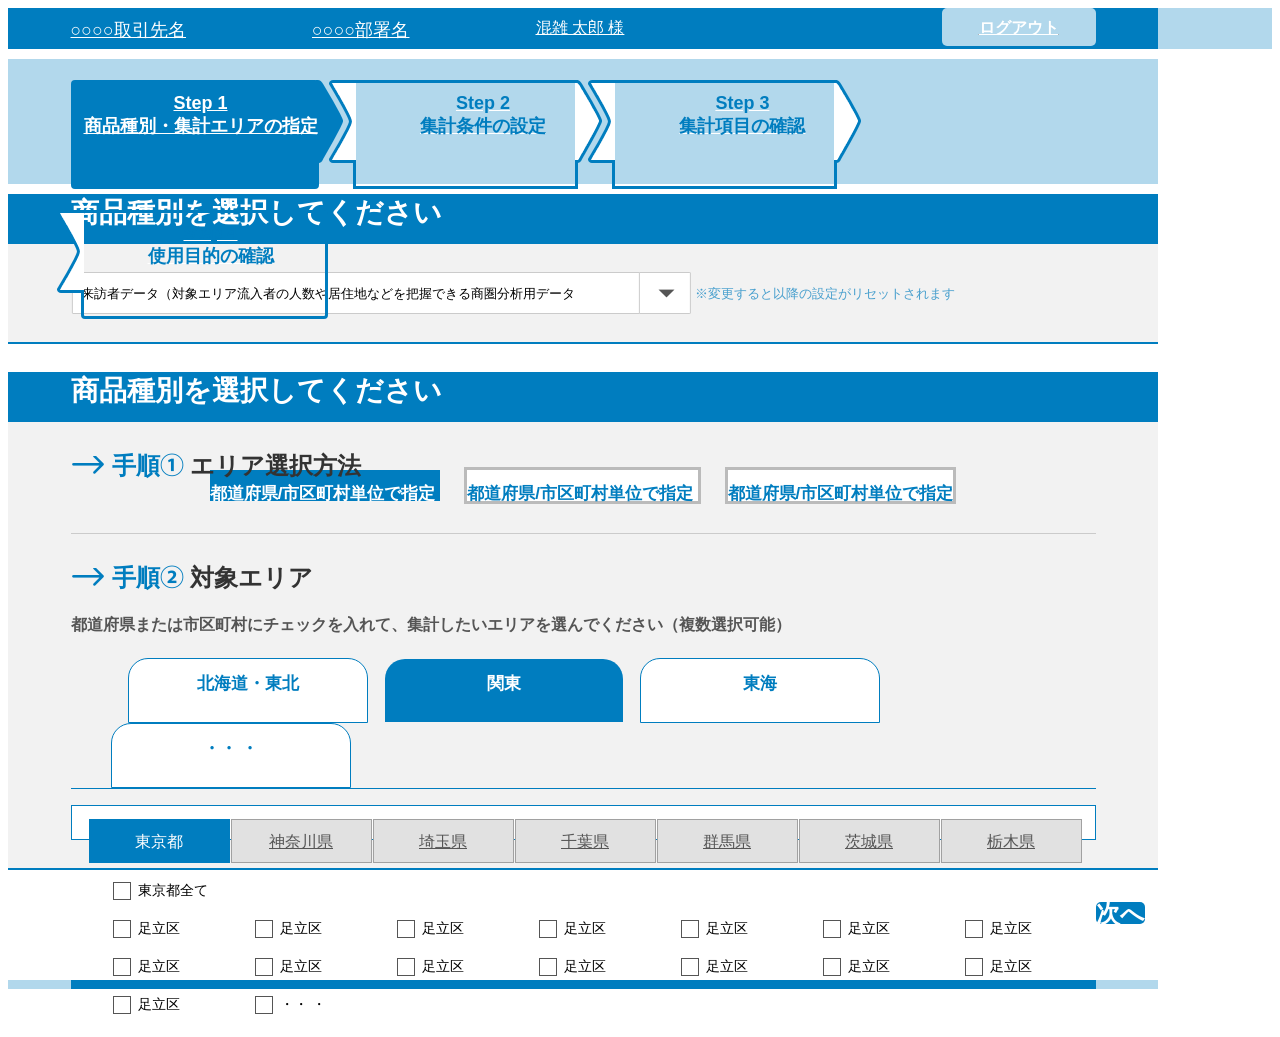
==== commit 77b944bd: "update page2b" ====
--- a/app/index.html
+++ b/app/index.html
@@ -33,7 +33,7 @@
     <section class="block-step container">
         <div class="list-group inner">
             <a href="#" class="list-group-item active "><span>Step 1</span><span>商品種別・集計エリアの指定 </span></a>
-            <a href="#" class="list-group-item "><span>Step 2</span><span>集計条件の設定 </span></a>
+            <a href="page2.html" class="list-group-item "><span>Step 2</span><span>集計条件の設定 </span></a>
             <a href="#" class="list-group-item"><span>Step 3</span><span>集計項目の確認  </span></a>
             <a href="#" class="list-group-item"><span>Step 4</span><span>使用目的の確認 </span></a>
         </div>
@@ -44,7 +44,7 @@
                 <h3 class="inner">商品種別を選択してください</h3></div>
             <div class="block-content clearfix">
                 <div class="inner">
-                    <select class="form-control">
+                    <select class="visitor-data">
                         <option>来訪者データ（対象エリア流入者の人数や居住地などを把握できる商圏分析用データ</option>
                         <option>来訪者データ（対象エリア流入者の人数や居住地などを把握できる商圏分析用データ</option>
                         <option>来訪者データ（対象エリア流入者の人数や居住地などを把握できる商圏分析用データ</option>
@@ -61,7 +61,7 @@
             <div class="block-content">
                 <div class="inner">
                     <div class="method">
-                        <div class="sub-title">
+                        <div class="method-title">
                             <span >手順①</span>
                             エリア選択方法
                         </div>
@@ -72,7 +72,7 @@
                         </div>
                     </div>
                <div class="method area">
-                        <div class="sub-title">
+                        <div class="method-title">
                             <span >手順②</span>
                              対象エリア 
                         </div>
@@ -80,10 +80,10 @@
                 
                 <div class="tab-view">
                     <ul class="nav nav-tabs">
-                        <li data-tab="1">北海道・東北 </li>
-                        <li class="active" data-tab="2">関東 </li>
-                        <li data-tab="3">東海 </li>
-                        <li data-tab="4">・・ ・  </li>
+                        <li>北海道・東北 </li>
+                        <li class="active" >関東 </li>
+                        <li>東海 </li>
+                        <li>・・ ・  </li>
                     </ul>
                 <div class="tab-content clearfix">
                     <div class="inner">
--- a/app/styles/main.css
+++ b/app/styles/main.css
@@ -122,7 +122,7 @@
       margin-left: 0;
       border-radius: 4px; }
     .top-wrap .list-group .list-group-item:last-child {
-      width: 242px;
+      width: 241px;
       margin-right: 0;
       border-radius: 4px; }
 
@@ -138,11 +138,11 @@
       line-height: normal; }
   .block-wrap .block-content {
     background: #f2f2f2;
-    border-bottom: 2px solid #007dbf;
-    /* padding: 28px 0; */ }
-    .block-wrap .block-content .form-control {
+    border-bottom: 2px solid #007dbf; }
+    .block-wrap .block-content .visitor-data {
       padding-left: 10px;
-      width: 620px; }
+      width: 620px;
+      margin: 28px 0; }
     .block-wrap .block-content span a {
       color: #007dbf;
       opacity: 0.7;
@@ -215,7 +215,8 @@
           vertical-align: top;
           height: 16px;
           width: 16px;
-          margin-top: 2px; }
+          margin-top: 2px;
+          opacity: 0; }
         .block-wrap .block-content .method .method-content .table-responsive .table-bordered > tbody > tr > td div {
           display: inline-block;
           margin-right: 85px; }
@@ -232,13 +233,118 @@
         margin: 0; }
         .block-wrap .block-content .method .method-content .table-responsive .table-custom tr {
           border: #b2d8ec solid 1px;
-          height: 48px; }
+          height: 48px;
+          background-color: #fff; }
+          .block-wrap .block-content .method .method-content .table-responsive .table-custom tr .radio-wrap label {
+            display: inline-block;
+            position: relative;
+            padding-left: 5px;
+            font-size: 14px;
+            font-weight: normal; }
+            .block-wrap .block-content .method .method-content .table-responsive .table-custom tr .radio-wrap label:before {
+              content: "";
+              display: inline-block;
+              position: absolute;
+              width: 16px;
+              height: 16px;
+              left: 0;
+              margin: 0 0 0 -20px;
+              border: 1px solid #555555;
+              background-color: #fff;
+              border-radius: 10px;
+              -webkit-transition: border 0.15s ease-in-out, color 0.15s ease-in-out;
+              -o-transition: border 0.15s ease-in-out, color 0.15s ease-in-out;
+              transition: border 0.15s ease-in-out, color 0.15s ease-in-out; }
+            .block-wrap .block-content .method .method-content .table-responsive .table-custom tr .radio-wrap label:after {
+              display: inline-block;
+              position: absolute;
+              width: 16px;
+              height: 16px;
+              left: 0;
+              top: 0;
+              margin-left: -20px; }
+          .block-wrap .block-content .method .method-content .table-responsive .table-custom tr .radio-wrap input[type="checkbox"]:focus + label:before {
+            outline: thin dotted;
+            outline: 5px auto -webkit-focus-ring-color;
+            outline-offset: -2px; }
+          .block-wrap .block-content .method .method-content .table-responsive .table-custom tr .radio-wrap input[type="checkbox"]:checked + label::after {
+            background: url("../images/sprite.png") no-repeat -19px -287px;
+            content: " "; }
+          .block-wrap .block-content .method .method-content .table-responsive .table-custom tr .radio-wrap input[type="checkbox"]:disabled + label {
+            opacity: 0.65; }
+          .block-wrap .block-content .method .method-content .table-responsive .table-custom tr .radio-wrap input[type="checkbox"]:disabled + label::before {
+            background-color: #eeeeee;
+            cursor: not-allowed; }
           .block-wrap .block-content .method .method-content .table-responsive .table-custom tr.alt {
             background: #e1e1e1; }
-            .block-wrap .block-content .method .method-content .table-responsive .table-custom tr.alt span {
-              font-size: 16px;
-              font-weight: 500;
-              color: #007dbf; }
+          .block-wrap .block-content .method .method-content .table-responsive .table-custom tr.alt-1 span, .block-wrap .block-content .method .method-content .table-responsive .table-custom tr.alt-1 .collapse-header {
+            font-size: 16px;
+            font-weight: 500;
+            color: #007dbf;
+            opacity: 1; }
+          .block-wrap .block-content .method .method-content .table-responsive .table-custom tr.alt-1 .collapse-header {
+            position: relative;
+            padding-left: 32px; }
+            .block-wrap .block-content .method .method-content .table-responsive .table-custom tr.alt-1 .collapse-header:before {
+              height: 24px;
+              width: 24px;
+              display: block;
+              content: " ";
+              position: absolute;
+              top: 50%;
+              margin-top: -12px;
+              background: url("../images/sprite.png") no-repeat 0 -312px; }
+            .block-wrap .block-content .method .method-content .table-responsive .table-custom tr.alt-1 .collapse-header.active:before {
+              background: url("../images/sprite.png") no-repeat 0 -336px; }
+        .block-wrap .block-content .method .method-content .table-responsive .table-custom .collapse-content .inner-table {
+          display: block;
+          width: 100%;
+          margin: 0;
+          padding: 0; }
+          .block-wrap .block-content .method .method-content .table-responsive .table-custom .collapse-content .inner-table div {
+            margin-right: 0; }
+          .block-wrap .block-content .method .method-content .table-responsive .table-custom .collapse-content .inner-table div.area-col {
+            width: 120px;
+            display: block;
+            float: left;
+            margin: 0px 15px 0 0;
+            padding-left: 23px; }
+            .block-wrap .block-content .method .method-content .table-responsive .table-custom .collapse-content .inner-table div.area-col ul {
+              padding: 0; }
+              .block-wrap .block-content .method .method-content .table-responsive .table-custom .collapse-content .inner-table div.area-col ul li {
+                display: block;
+                margin-top: 15px; }
+                .block-wrap .block-content .method .method-content .table-responsive .table-custom .collapse-content .inner-table div.area-col ul li.checkbox-wrap {
+                  position: relative; }
+                  .block-wrap .block-content .method .method-content .table-responsive .table-custom .collapse-content .inner-table div.area-col ul li.checkbox-wrap label:before {
+                    content: "";
+                    display: inline-block;
+                    position: absolute;
+                    width: 16px;
+                    height: 16px;
+                    margin: 2px 0 0 -20px;
+                    border: 1px solid #555555;
+                    background-color: #fff; }
+                  .block-wrap .block-content .method .method-content .table-responsive .table-custom .collapse-content .inner-table div.area-col ul li.checkbox-wrap label:after {
+                    display: inline-block;
+                    position: absolute;
+                    width: 16px;
+                    height: 16px;
+                    left: 0;
+                    top: 0;
+                    margin-top: 2px; }
+                  .block-wrap .block-content .method .method-content .table-responsive .table-custom .collapse-content .inner-table div.area-col ul li.checkbox-wrap input[type="checkbox"]:focus + label:before {
+                    outline: thin dotted;
+                    outline: 5px auto -webkit-focus-ring-color;
+                    outline-offset: -2px; }
+                  .block-wrap .block-content .method .method-content .table-responsive .table-custom .collapse-content .inner-table div.area-col ul li.checkbox-wrap input[type="checkbox"]:checked + label::after {
+                    background: url("../images/sprite.png") no-repeat 2px -288px;
+                    content: " "; }
+                  .block-wrap .block-content .method .method-content .table-responsive .table-custom .collapse-content .inner-table div.area-col ul li.checkbox-wrap input[type="checkbox"]:disabled + label {
+                    opacity: 0.65; }
+                  .block-wrap .block-content .method .method-content .table-responsive .table-custom .collapse-content .inner-table div.area-col ul li.checkbox-wrap input[type="checkbox"]:disabled + label::before {
+                    background-color: #eeeeee;
+                    cursor: not-allowed; }
       .block-wrap .block-content .method .rule {
         text-align: center; }
         .block-wrap .block-content .method .rule .btn {
@@ -386,8 +492,18 @@
     font-weight: 500;
     text-align: center;
     color: #007dbf; }
-  .output .output-table th {
-    background-color: #e1e1e1; }
+  .output .output-table {
+    margin: 13px 0 37px 0;
+    border-bottom: 2px solid #007dbf; }
+    .output .output-table tr {
+      height: 48px; }
+    .output .output-table .table-bordered thead > tr > th {
+      background-color: #e1e1e1;
+      font-size: 16px;
+      color: #007dbf;
+      font-weight: 500; }
+    .output .output-table .table-bordered thead > tr > th, .output .output-table .table-bordered tbody > tr > td {
+      border: 1px solid #cbcbcb; }
 
 .next-tab {
   height: 82px;
@@ -410,19 +526,4 @@
     background-color: #007dbf;
     height: 9px; }
 
-/* .table-custom {
-	border: #007dbf solid 1px;
-}
-.table-bordered>tbody>tr>td, .table-bordered>tbody>tr>th, .table-bordered>tfoot>tr>td, .table-bordered>tfoot>tr>th, .table-bordered>thead>tr>td, .table-bordered>thead>tr>th {
-   border: 0;
-       padding: 12px 0px;
-}
-.table-custom tr.alt{
-	background: #e1e1e1;
-}
-
-.table-custom tr{
-	border: #007dbf solid 1px;
-} */
-
 /*# sourceMappingURL=main.css.map */
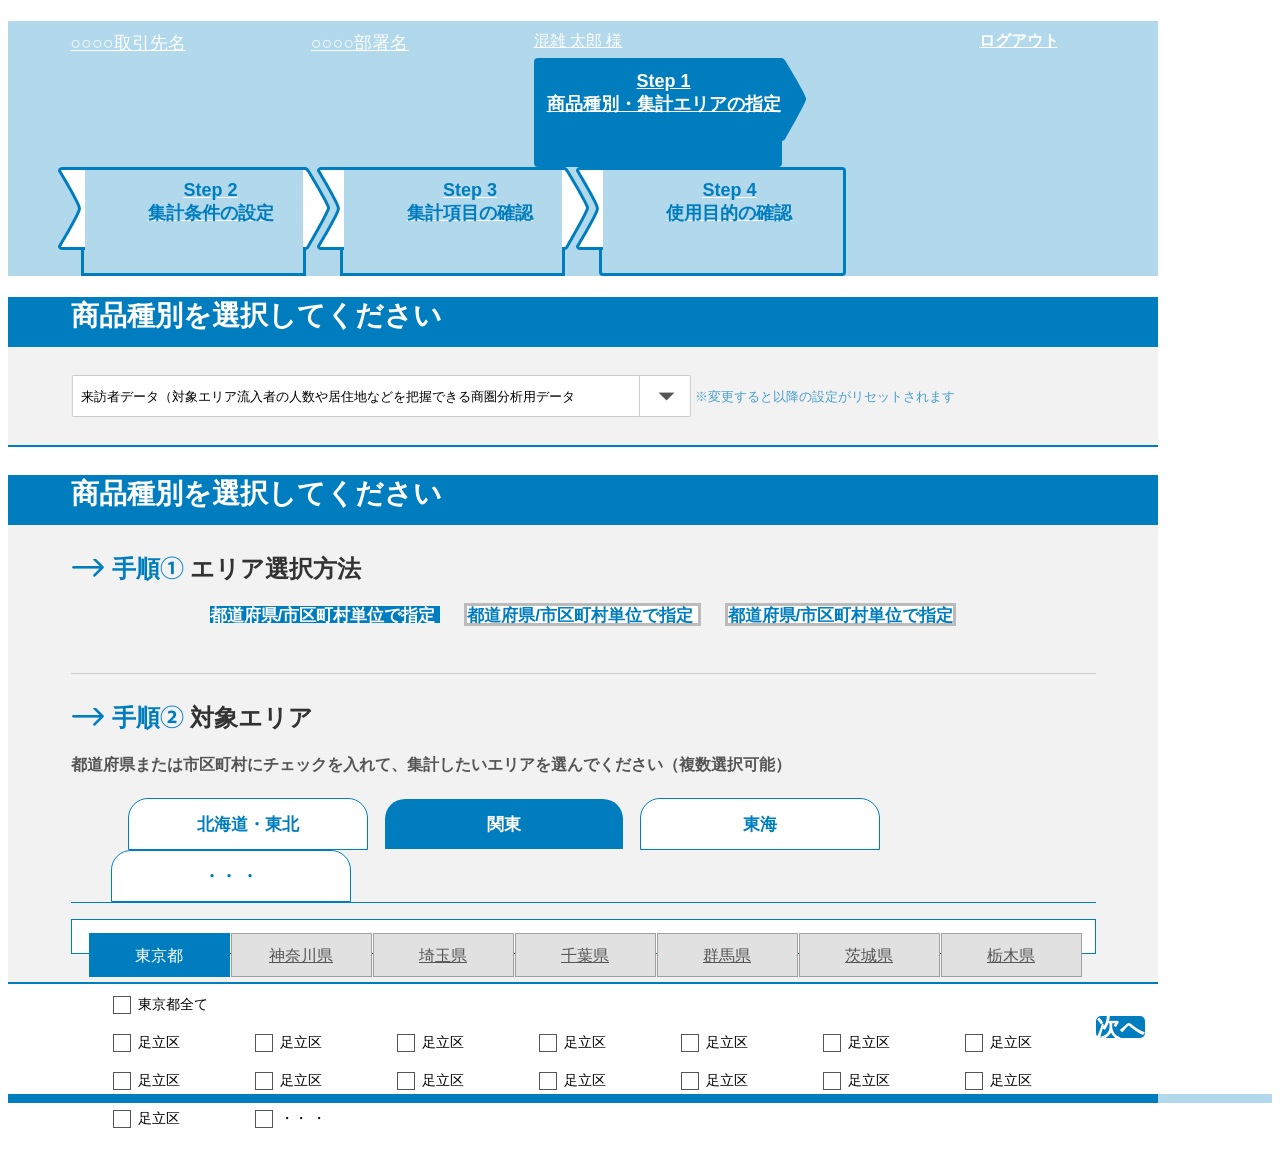
==== commit 5d956086: "update" ====
--- a/app/index.html
+++ b/app/index.html
@@ -32,7 +32,7 @@
 <div class="top-wrap">
     <section class="block-step container">
         <div class="list-group inner">
-            <a href="#" class="list-group-item active "><span>Step 1</span><span>商品種別・集計エリアの指定 </span></a>
+            <a href="index.html" class="list-group-item active "><span>Step 1</span><span>商品種別・集計エリアの指定 </span></a>
             <a href="page2.html" class="list-group-item "><span>Step 2</span><span>集計条件の設定 </span></a>
             <a href="#" class="list-group-item"><span>Step 3</span><span>集計項目の確認  </span></a>
             <a href="#" class="list-group-item"><span>Step 4</span><span>使用目的の確認 </span></a>
@@ -86,7 +86,7 @@
                         <li>・・ ・  </li>
                     </ul>
                 <div class="tab-content clearfix">
-                    <div class="inner">
+                    
                     <div class="area-col">
                         <a href="#" class="btn-a active">東京都 </a>
                         <ul>
@@ -197,7 +197,7 @@
                             </li>
                         </ul>
                     </div>
-                </div>
+                
                 </div>
             </div>
             </div>
@@ -208,8 +208,8 @@
     <section class="next-tab container">
         <a class="btn btn-normal">次へ </a>
     </section>
-<footer class="container">
-    <div class="inner"></div>
+<footer>
+    <div class="container"></div>
 </footer>
 </body>
 </html>
--- a/app/styles/main.css
+++ b/app/styles/main.css
@@ -17,14 +17,13 @@
   font-family: 'KozGoPro', sans-serif;
   font-weight: normal; }
 
-.container, header .container {
+.container {
   width: 1150px;
   padding: 0; }
 
 .inner {
-  width: 1025px;
   margin: 0 auto;
-  padding: 0; }
+  padding: 0 62.5px; }
 
 a {
   color: #fff; }
@@ -37,7 +36,6 @@
 
 header {
   background-color: #b2d8ec;
-  height: 41px;
   margin-bottom: 10px; }
   header .container {
     background-color: #007dbf;
@@ -52,7 +50,7 @@
         font-style: normal;
         float: left;
         text-decoration: none;
-        margin: 10px 126px 10px 0; }
+        margin: 10px 125px 6px 0; }
     header .container .congestion {
       font-weight: normal;
       font-size: 16px; }
@@ -70,7 +68,7 @@
   margin-bottom: 10px;
   background-color: #b2d8ec; }
 .top-wrap .list-group {
-  height: 125px;
+  margin: 21px 0;
   font-weight: bold; }
   .top-wrap .list-group span {
     display: block;
@@ -83,7 +81,7 @@
     height: 83px;
     border: #007dbf solid 3px;
     vertical-align: top;
-    margin: 21px 20px 0 10px;
+    margin: 0 20px 0 10px;
     padding: 10px 0;
     font-size: 18px; }
     .top-wrap .list-group .list-group-item span {
@@ -106,7 +104,7 @@
       background: url("../images/sprite.png") no-repeat;
       z-index: 5; }
     .top-wrap .list-group .list-group-item:before {
-      left: -27px;
+      left: -26px;
       background-position: 0 -83px; }
     .top-wrap .list-group .list-group-item:after {
       right: -27px;
@@ -352,11 +350,11 @@
           font-weight: bold;
           color: #007dbf;
           width: 323px;
-          height: 60px;
+          line-height: 60px;
           background: #fff;
           border: 3px solid #bbb;
           margin-right: 24px;
-          padding-top: 14px; }
+          padding: 0; }
           .block-wrap .block-content .method .rule .btn:last-child {
             margin-right: 0; }
           .block-wrap .block-content .method .rule .btn.active, .block-wrap .block-content .method .rule .btn:active {
@@ -375,14 +373,13 @@
       color: #007dbf;
       font-size: 17px;
       font-weight: bold;
-      height: 50px;
+      line-height: 50px;
       width: 238px;
       background: #fff;
       border: 1px solid #007dbf;
       border-top-left-radius: 20px;
       border-top-right-radius: 20px;
-      margin-right: 13px;
-      padding-top: 13px; }
+      margin-right: 13px; }
       .block-wrap .nav-tabs li:first-child {
         margin-left: 17px; }
       .block-wrap .nav-tabs li:last-child {
@@ -413,7 +410,6 @@
       .block-wrap .tab-content .area-col .btn-a {
         display: block;
         width: 139px;
-        height: 42px;
         text-align: center;
         background: #e1e1e1;
         color: #555;
@@ -522,8 +518,95 @@
 footer {
   height: 9px;
   background-color: #b2d8ec; }
-  footer .inner {
+  footer .container {
     background-color: #007dbf;
     height: 9px; }
 
+@media (max-width: 1199px) {
+  .container {
+    width: 970px; }
+
+  header .container .log-out {
+    padding: 10px 15px 7px; }
+
+  .top-wrap .list-group .list-group-item:first-child {
+    width: 200px; }
+
+  .top-wrap .list-group .list-group-item:last-child {
+    width: 185px; }
+
+  .top-wrap .list-group .list-group-item {
+    width: 179px; }
+
+  .top-wrap .list-group .list-group-item span {
+    width: 180px; }
+
+  .block-wrap .block-content span a {
+    display: block;
+    margin-bottom: 28px; }
+
+  .block-wrap .block-content .method .rule .btn {
+    width: 263px; }
+
+  .block-wrap .nav-tabs li {
+    width: 193px; }
+
+  .block-wrap .tab-content .area-col, .block-wrap .tab-content .area-col .btn-a {
+    width: 112px; } }
+@media (max-width: 991px) {
+  .container {
+    width: 750px; }
+
+  header .container .top-nav ul li {
+    margin-right: 50px; }
+
+  .top-wrap .list-group {
+    text-align: center; }
+    .top-wrap .list-group .list-group-item {
+      width: 220px;
+      margin-left: 24px; }
+      .top-wrap .list-group .list-group-item:first-child {
+        width: 241px; }
+      .top-wrap .list-group .list-group-item:last-child {
+        width: 241px; }
+      .top-wrap .list-group .list-group-item span {
+        width: 245px; }
+
+  .block-wrap .block-content .method .rule .btn {
+    width: 263px;
+    margin-bottom: 10px; }
+
+  .block-wrap .nav-tabs li {
+    width: 137px; }
+
+  .block-wrap .tab-content .area-col, .block-wrap .tab-content .area-col .btn-a {
+    width: 80px; }
+
+  .block-wrap .tab-content .area-col .checkbox-wrap {
+    padding-left: 2px; }
+    .block-wrap .tab-content .area-col .checkbox-wrap label {
+      font-size: 12px;
+      padding-left: 0px; }
+      .block-wrap .tab-content .area-col .checkbox-wrap label:before {
+        width: 14px;
+        height: 14px;
+        margin: -1px 0px 0 -17px; }
+
+  .block-wrap .tab-content .area-col .checkbox-wrap input[type="checkbox"]:checked + label::after {
+    background-position: 5px -290px; }
+
+  .block-wrap .block-title h3 {
+    padding-top: 3px; } }
+@media (max-width: 767px) {
+  .container {
+    width: 100%; }
+
+  /*  .top-wrap .list-group .list-group-item:first-child,
+   .top-wrap .list-group .list-group-item {
+       display: block;
+   } */ }
+@media (max-width: 479px) {
+  .container {
+    width: 100%; } }
+
 /*# sourceMappingURL=main.css.map */
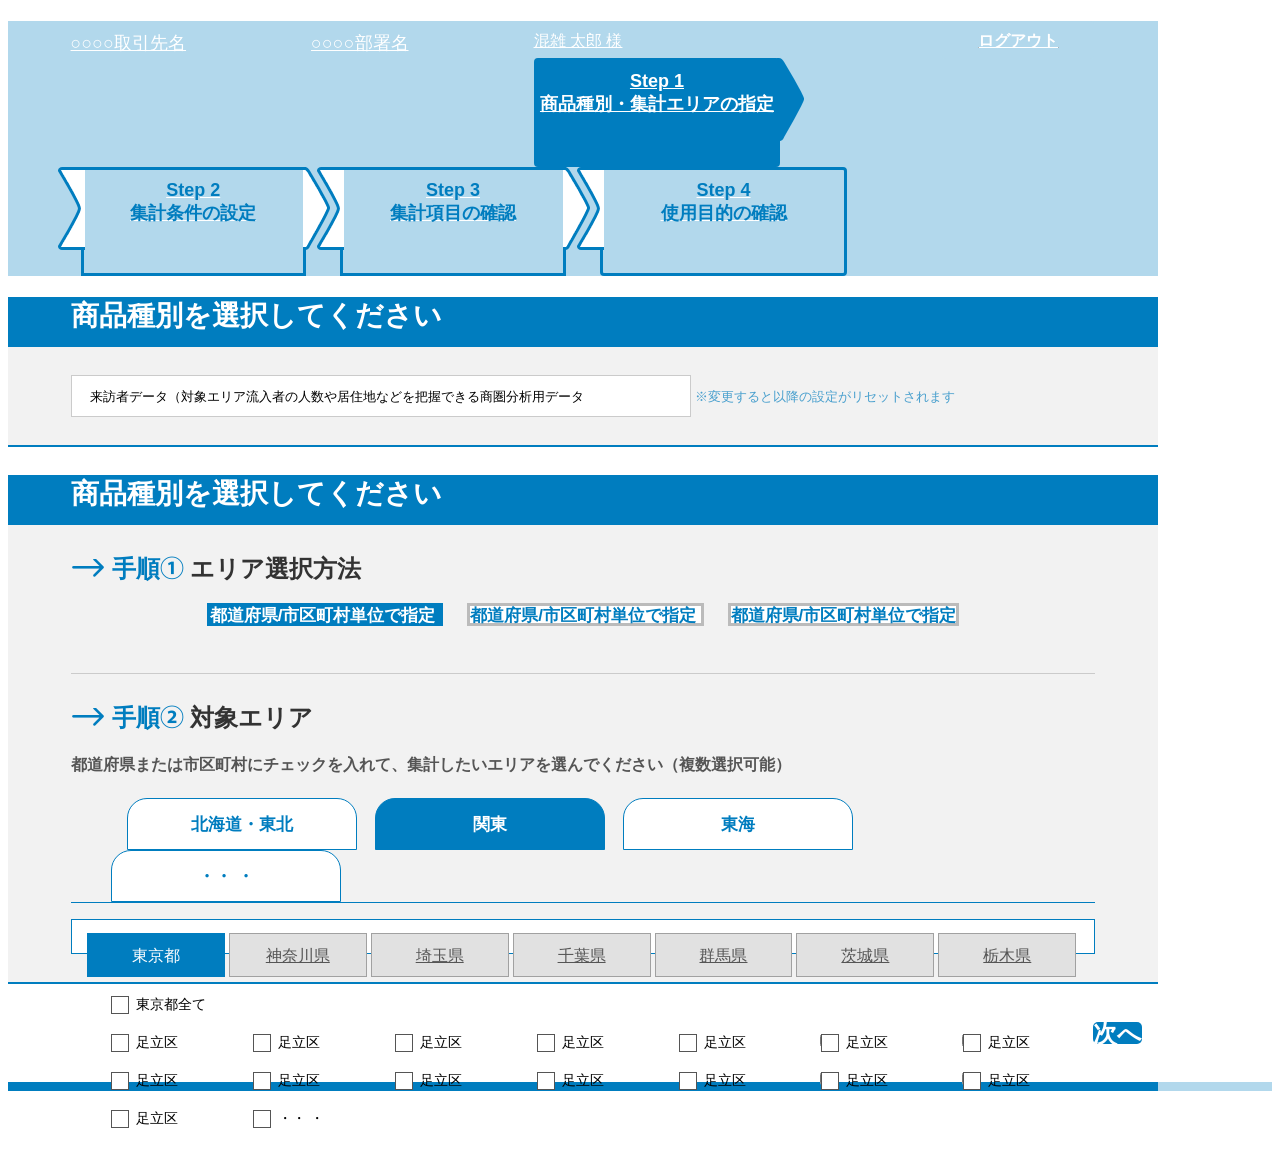
==== commit 1cff44d8: "update" ====
--- a/app/index.html
+++ b/app/index.html
@@ -22,8 +22,8 @@
 	                <li><a href="#">○○○○取引先名 </a></li>
 	                <li><a href="#">○○○○部署名 </a></li>
 	                <li class="congestion"><a href="#">混雑 太郎 様 </a></li>
+                    <li class="log-out"><a href="#">ログアウト</a></li>
 	            </ul>
-	            <span class="log-out"><a href="#">ログアウト</a></span>
             </nav>
         </div>
     </div>
@@ -34,7 +34,7 @@
         <div class="list-group inner">
             <a href="index.html" class="list-group-item active "><span>Step 1</span><span>商品種別・集計エリアの指定 </span></a>
             <a href="page2.html" class="list-group-item "><span>Step 2</span><span>集計条件の設定 </span></a>
-            <a href="#" class="list-group-item"><span>Step 3</span><span>集計項目の確認  </span></a>
+            <a href="#" class="list-group-item item-3"><span>Step 3</span><span>集計項目の確認  </span></a>
             <a href="#" class="list-group-item"><span>Step 4</span><span>使用目的の確認 </span></a>
         </div>
     </section>
@@ -50,6 +50,7 @@
                         <option>来訪者データ（対象エリア流入者の人数や居住地などを把握できる商圏分析用データ</option>
                         <option>来訪者データ（対象エリア流入者の人数や居住地などを把握できる商圏分析用データ</option>
                     </select>
+                    <span class="narrow"></span>
                     <span><a href="#">※変更すると以降の設定がリセットされます</a></span>
                 </div>
             </div>
--- a/app/styles/main.css
+++ b/app/styles/main.css
@@ -23,7 +23,7 @@
 
 .inner {
   margin: 0 auto;
-  padding: 0 62.5px; }
+  padding: 0 5.44%; }
 
 a {
   color: #fff; }
@@ -51,18 +51,18 @@
         float: left;
         text-decoration: none;
         margin: 10px 125px 6px 0; }
-    header .container .congestion {
-      font-weight: normal;
-      font-size: 16px; }
-    header .container .log-out {
-      font-weight: bold;
-      font-size: 16px;
-      float: right;
-      margin-right: 0;
-      padding: 10px 37px 7px 37px;
-      background-color: #b2d8ec;
-      border-radius: 5px;
-      text-decoration: underline; }
+        header .container .top-nav ul li.congestion {
+          font-weight: normal;
+          font-size: 16px; }
+        header .container .top-nav ul li.log-out {
+          font-weight: bold;
+          font-size: 16px;
+          float: right;
+          margin: 0;
+          padding: 10px 37px 7px 37px;
+          background-color: #b2d8ec;
+          border-radius: 5px;
+          text-decoration: underline; }
 
 .top-wrap .block-step {
   margin-bottom: 10px;
@@ -77,7 +77,7 @@
   .top-wrap .list-group .list-group-item {
     display: inline-block;
     position: relative;
-    width: 219px;
+    width: 21.4%;
     height: 83px;
     border: #007dbf solid 3px;
     vertical-align: top;
@@ -85,8 +85,6 @@
     padding: 10px 0;
     font-size: 18px; }
     .top-wrap .list-group .list-group-item span {
-      width: 254px;
-      position: relative;
       z-index: 10; }
     .top-wrap .list-group .list-group-item:hover, .top-wrap .list-group .list-group-item.active {
       z-index: 2;
@@ -116,11 +114,11 @@
     .top-wrap .list-group .list-group-item:first-child:before, .top-wrap .list-group .list-group-item:last-child:after {
       display: none; }
     .top-wrap .list-group .list-group-item:first-child {
-      width: 242px;
+      width: 23.5%;
       margin-left: 0;
       border-radius: 4px; }
     .top-wrap .list-group .list-group-item:last-child {
-      width: 241px;
+      width: 23.5%;
       margin-right: 0;
       border-radius: 4px; }
 
@@ -139,8 +137,10 @@
     border-bottom: 2px solid #007dbf; }
     .block-wrap .block-content .visitor-data {
       padding-left: 10px;
-      width: 620px;
-      margin: 28px 0; }
+      width: 60.5%;
+      margin: 28px 0;
+      padding: 11px 18px;
+      border: 1px solid #cbcbcb; }
     .block-wrap .block-content span a {
       color: #007dbf;
       opacity: 0.7;
@@ -178,26 +178,24 @@
         font-size: 14px;
         font-weight: normal;
         color: #555;
-        width: 165px;
-        height: 42px;
+        width: 16.1%;
         background: #fff;
         border: 1px solid #cbcbcb;
-        margin-right: 21px;
+        margin-right: 2%;
         border-radius: 1px;
-        line-height: 30px; }
+        line-height: 42px;
+        padding: 0; }
       .block-wrap .block-content .method .method-content .btn-2 {
-        width: 90px;
+        width: 8.8%;
         color: #aaa; }
       .block-wrap .block-content .method .method-content span {
-        margin-right: 21px; }
+        margin-right: 2%; }
       .block-wrap .block-content .method .method-content .add-time {
-        width: 188px;
-        height: 42px;
+        width: 18.3%;
         color: #fff;
         background-color: #007dbf;
         font-size: 17px;
-        font-weight: bold;
-        line-height: 30px; }
+        font-weight: bold; }
       .block-wrap .block-content .method .method-content .table-responsive .table-bordered > tbody > tr > td {
         border: 0;
         padding: 0 0 0 41px;
@@ -217,7 +215,7 @@
           opacity: 0; }
         .block-wrap .block-content .method .method-content .table-responsive .table-bordered > tbody > tr > td div {
           display: inline-block;
-          margin-right: 85px; }
+          margin-right: 8.3%; }
           .block-wrap .block-content .method .method-content .table-responsive .table-bordered > tbody > tr > td div label {
             font-size: 16px;
             color: #555; }
@@ -349,7 +347,7 @@
           font-size: 17px;
           font-weight: bold;
           color: #007dbf;
-          width: 323px;
+          width: 31.5%;
           line-height: 60px;
           background: #fff;
           border: 3px solid #bbb;
@@ -360,7 +358,7 @@
           .block-wrap .block-content .method .rule .btn.active, .block-wrap .block-content .method .rule .btn:active {
             background-color: #007dbf;
             color: #fff;
-            border: #007dbf;
+            border: #007dbf solid 3px;
             box-shadow: none; }
           .block-wrap .block-content .method .rule .btn:hover {
             background: #e1e1e1;
@@ -374,34 +372,34 @@
       font-size: 17px;
       font-weight: bold;
       line-height: 50px;
-      width: 238px;
+      width: 23.2%;
       background: #fff;
       border: 1px solid #007dbf;
       border-top-left-radius: 20px;
       border-top-right-radius: 20px;
       margin-right: 13px; }
       .block-wrap .nav-tabs li:first-child {
-        margin-left: 17px; }
+        margin-left: 1.66%; }
       .block-wrap .nav-tabs li:last-child {
-        margin-right: 17px; }
+        margin-right: 1.66%; }
       .block-wrap .nav-tabs li.active, .block-wrap .nav-tabs li:active {
         background-color: #007dbf;
         color: #fff;
-        border: #007dbf; }
+        border: #007dbf solid 1px; }
       .block-wrap .nav-tabs li:hover {
         background: #e1e1e1;
         border: 1px solid #007dbf;
         color: #007dbf; }
   .block-wrap .tab-content {
     border: 1px solid #007dbf;
-    padding: 13px 0 20px 0;
+    padding: 13px 1.5% 20px 1.5%;
     background-color: #fff; }
     .block-wrap .tab-content .area-col {
-      width: 138px;
+      width: 13.9%;
       float: left;
       margin-right: 4px; }
-      .block-wrap .tab-content .area-col:first-child {
-        margin-left: 17px; }
+      .block-wrap .tab-content .area-col:last-child {
+        margin-right: 0; }
       .block-wrap .tab-content .area-col ul {
         padding-left: 0; }
         .block-wrap .tab-content .area-col ul li {
@@ -409,7 +407,6 @@
           height: 28px; }
       .block-wrap .tab-content .area-col .btn-a {
         display: block;
-        width: 139px;
         text-align: center;
         background: #e1e1e1;
         color: #555;
@@ -477,9 +474,12 @@
   height: 42px;
   border: none;
   display: inline-block;
-  background: url("../images/select-bg.png") no-repeat top right;
+  background: #fff;
   -webkit-appearance: none;
   -moz-appearance: none; }
+
+.narrow {
+  background: url("../images/narrow.png") no-repeat; }
 
 .output {
   background-color: #fff; }
@@ -502,13 +502,12 @@
       border: 1px solid #cbcbcb; }
 
 .next-tab {
-  height: 82px;
   background-color: #fff;
-  vertical-align: middle;
-  text-align: center; }
+  text-align: center;
+  margin-bottom: 28px; }
   .next-tab .btn-normal {
-    height: 54px;
-    width: 272px;
+    line-height: 42px;
+    width: 26.5%;
     border-radius: 5px;
     background-color: #007dbf;
     color: #fff;
@@ -526,33 +525,27 @@
   .container {
     width: 970px; }
 
-  header .container .log-out {
+  header .container .top-nav ul li.log-out {
     padding: 10px 15px 7px; }
 
-  .top-wrap .list-group .list-group-item:first-child {
-    width: 200px; }
-
-  .top-wrap .list-group .list-group-item:last-child {
-    width: 185px; }
-
   .top-wrap .list-group .list-group-item {
-    width: 179px; }
-
-  .top-wrap .list-group .list-group-item span {
-    width: 180px; }
+    margin: 0 15px 0 9px; }
+
+  .block-wrap .block-content .method .rule .btn {
+    margin-bottom: 10px; }
 
   .block-wrap .block-content span a {
     display: block;
     margin-bottom: 28px; }
 
-  .block-wrap .block-content .method .rule .btn {
-    width: 263px; }
-
   .block-wrap .nav-tabs li {
-    width: 193px; }
-
-  .block-wrap .tab-content .area-col, .block-wrap .tab-content .area-col .btn-a {
-    width: 112px; } }
+    margin-right: 11px; }
+
+  .block-wrap .tab-content .area-col {
+    margin-right: 3px; } }
+.block-wrap .block-content .method .method-content .table-responsive .table-custom tr.alt-1 .collapse-header:before {
+  margin-left: -32px; }
+
 @media (max-width: 991px) {
   .container {
     width: 750px; }
@@ -560,51 +553,55 @@
   header .container .top-nav ul li {
     margin-right: 50px; }
 
-  .top-wrap .list-group {
-    text-align: center; }
-    .top-wrap .list-group .list-group-item {
-      width: 220px;
-      margin-left: 24px; }
-      .top-wrap .list-group .list-group-item:first-child {
-        width: 241px; }
-      .top-wrap .list-group .list-group-item:last-child {
-        width: 241px; }
-      .top-wrap .list-group .list-group-item span {
-        width: 245px; }
+  .top-wrap .list-group .list-group-item {
+    width: 20%; }
 
   .block-wrap .block-content .method .rule .btn {
-    width: 263px;
-    margin-bottom: 10px; }
+    padding: 0 10px;
+    width: inherit; }
 
   .block-wrap .nav-tabs li {
-    width: 137px; }
-
-  .block-wrap .tab-content .area-col, .block-wrap .tab-content .area-col .btn-a {
-    width: 80px; }
+    margin-right: 8px; }
+
+  .block-wrap .tab-content .area-col {
+    margin-right: 2px; }
 
   .block-wrap .tab-content .area-col .checkbox-wrap {
-    padding-left: 2px; }
+    padding-left: 5px; }
     .block-wrap .tab-content .area-col .checkbox-wrap label {
-      font-size: 12px;
-      padding-left: 0px; }
-      .block-wrap .tab-content .area-col .checkbox-wrap label:before {
-        width: 14px;
-        height: 14px;
-        margin: -1px 0px 0 -17px; }
-
-  .block-wrap .tab-content .area-col .checkbox-wrap input[type="checkbox"]:checked + label::after {
-    background-position: 5px -290px; }
-
-  .block-wrap .block-title h3 {
-    padding-top: 3px; } }
+      font-size: 13px;
+      padding-left: 0; } }
 @media (max-width: 767px) {
   .container {
     width: 100%; }
 
-  /*  .top-wrap .list-group .list-group-item:first-child,
-   .top-wrap .list-group .list-group-item {
-       display: block;
-   } */ }
+  header .container .top-nav ul li {
+    margin-right: 64px; }
+    header .container .top-nav ul li.log-out {
+      margin-left: 56px;
+      float: left; }
+
+  .top-wrap .list-group .list-group-item {
+    margin: 0 16px 0 12px;
+    width: 40%;
+    margin-bottom: 5px; }
+    .top-wrap .list-group .list-group-item.item-3 {
+      margin-left: 23px; }
+
+  .top-wrap .list-group .list-group-item:first-child, .top-wrap .list-group .list-group-item:last-child {
+    width: 46%; }
+
+  .block-wrap .block-content .method .rule .btn:last-child {
+    margin-right: 24px; }
+
+  .block-wrap .nav-tabs li {
+    margin-right: 5px;
+    font-size: 14px; }
+
+  .block-wrap .tab-content .area-col {
+    margin-right: 4px;
+    height: 206px;
+    width: 23.9%; } }
 @media (max-width: 479px) {
   .container {
     width: 100%; } }
